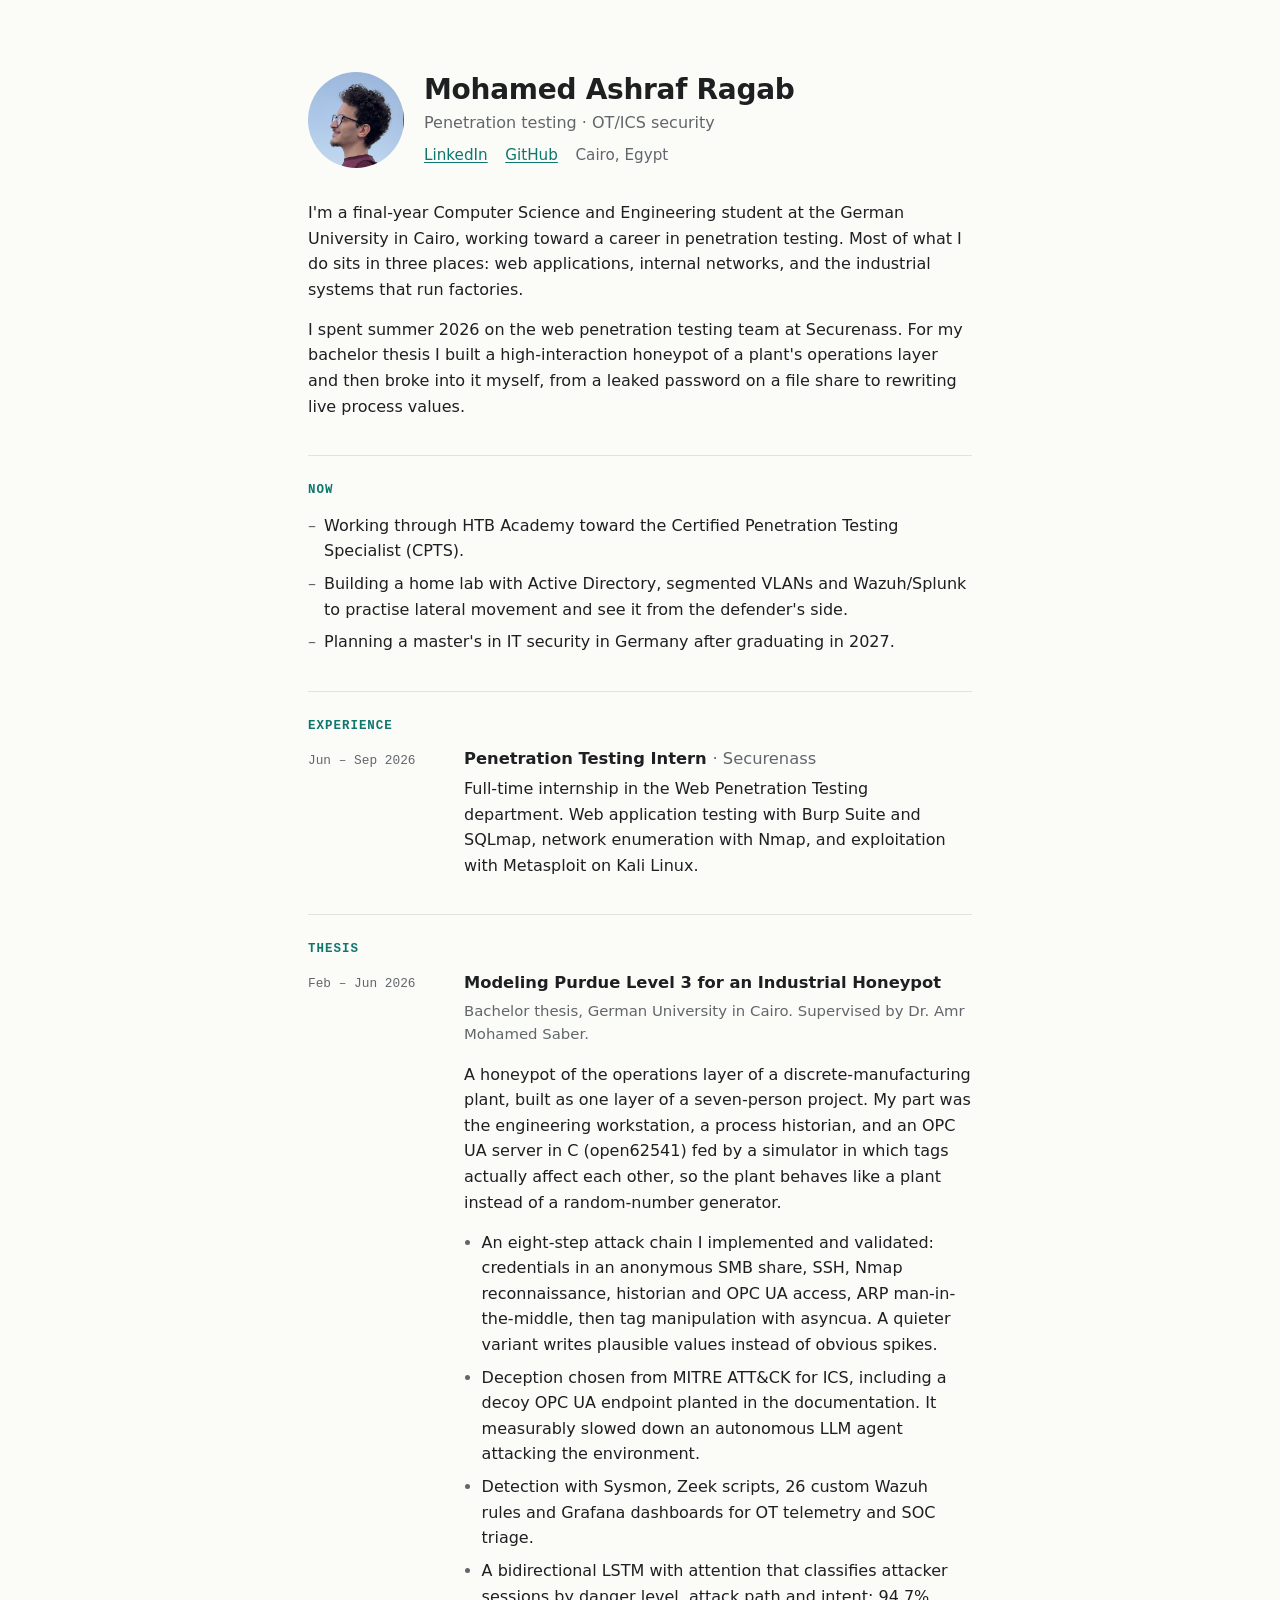
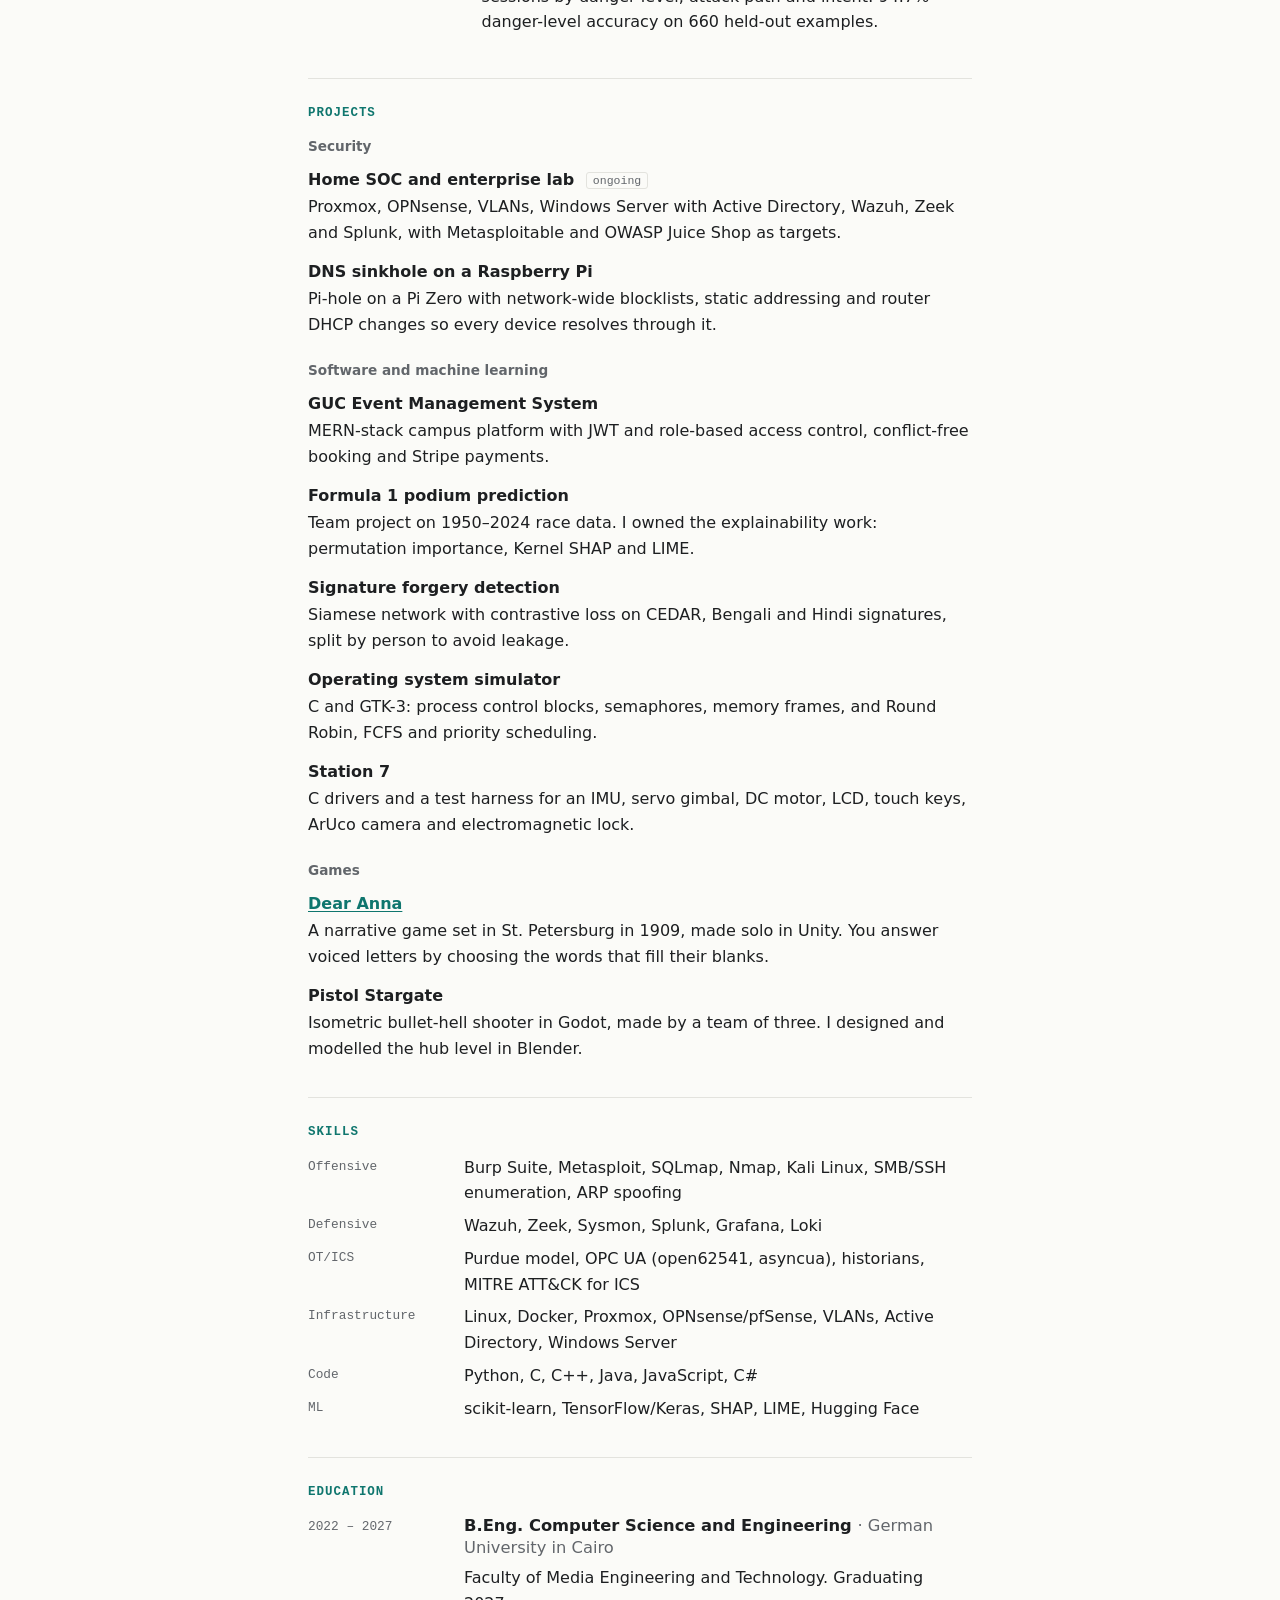
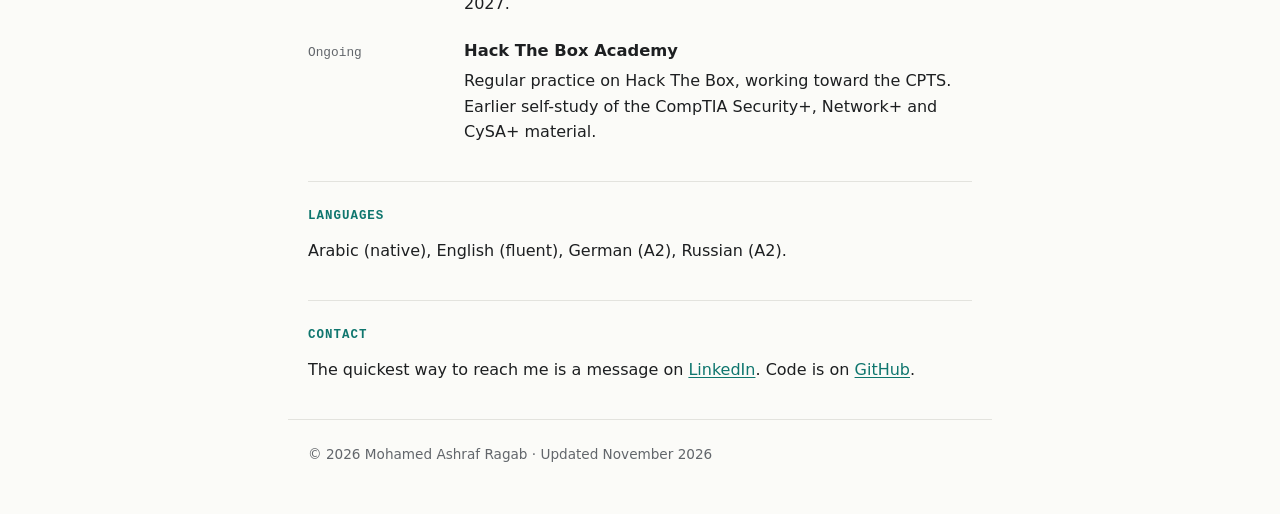
==== index.html @ d05b5dd5 "Personal site: one-page profile with projects, skills and contact links" ====
<!DOCTYPE html>
<html lang="en">
<head>
  <meta charset="utf-8">
  <meta name="viewport" content="width=device-width, initial-scale=1">
  <title>Mohamed Ashraf Ragab | Penetration Testing</title>
  <meta name="description" content="Mohamed Ashraf Ragab: penetration testing and OT/ICS security. Final-year Computer Science and Engineering student at the German University in Cairo.">
  <meta name="author" content="Mohamed Ashraf Ragab">
  <link rel="canonical" href="https://mo7amed214.github.io/">
  <link rel="icon" href="favicon.svg" type="image/svg+xml">
  <link rel="stylesheet" href="style.css">

  <meta property="og:type" content="profile">
  <meta property="og:title" content="Mohamed Ashraf Ragab | Penetration Testing">
  <meta property="og:description" content="Penetration testing and OT/ICS security. Computer Science and Engineering, German University in Cairo.">
  <meta property="og:url" content="https://mo7amed214.github.io/">
  <meta property="og:image" content="https://mo7amed214.github.io/photo.jpg">
  <meta property="profile:first_name" content="Mohamed">
  <meta property="profile:last_name" content="Ashraf Ragab">
  <meta name="twitter:card" content="summary">

  <script type="application/ld+json">
  {
    "@context": "https://schema.org",
    "@type": "Person",
    "name": "Mohamed Ashraf Ragab",
    "alternateName": ["Mohamed Ashraf", "Mohamed Ragab"],
    "url": "https://mo7amed214.github.io/",
    "image": "https://mo7amed214.github.io/photo.jpg",
    "jobTitle": "Penetration Testing",
    "description": "Penetration testing and OT/ICS security. Computer Science and Engineering student at the German University in Cairo.",
    "address": { "@type": "PostalAddress", "addressLocality": "Cairo", "addressCountry": "EG" },
    "affiliation": { "@type": "CollegeOrUniversity", "name": "German University in Cairo", "url": "https://www.guc.edu.eg/" },
    "knowsAbout": ["Penetration testing", "Web application security", "OT/ICS security", "Honeypots", "Burp Suite", "Metasploit", "Wazuh", "Zeek", "OPC UA", "Python"],
    "sameAs": [
      "https://www.linkedin.com/in/mohamed-ashraf-ragab/",
      "https://github.com/mo7amed214"
    ]
  }
  </script>
</head>
<body>
<main>

  <header class="intro">
    <img class="portrait" src="photo.jpg" width="96" height="96" alt="Mohamed Ashraf Ragab">
    <div>
      <h1>Mohamed Ashraf Ragab</h1>
      <p class="role">Penetration testing &middot; OT/ICS security</p>
      <p class="links">
        <a href="https://www.linkedin.com/in/mohamed-ashraf-ragab/" rel="me">LinkedIn</a>
        <a href="https://github.com/mo7amed214" rel="me">GitHub</a>
        <span>Cairo, Egypt</span>
      </p>
    </div>
  </header>

  <section>
    <p>
      I'm a final-year Computer Science and Engineering student at the German University in Cairo,
      working toward a career in penetration testing. Most of what I do sits in three places:
      web applications, internal networks, and the industrial systems that run factories.
    </p>
    <p>
      I spent summer 2026 on the web penetration testing team at Securenass. For my bachelor thesis
      I built a high-interaction honeypot of a plant's operations layer and then broke into it myself,
      from a leaked password on a file share to rewriting live process values.
    </p>
  </section>

  <section>
    <h2>Now</h2>
    <ul class="plain">
      <li>Working through HTB Academy toward the Certified Penetration Testing Specialist (CPTS).</li>
      <li>Building a home lab with Active Directory, segmented VLANs and Wazuh/Splunk to practise lateral movement and see it from the defender's side.</li>
      <li>Planning a master's in IT security in Germany after graduating in 2027.</li>
    </ul>
  </section>

  <section>
    <h2>Experience</h2>
    <div class="entry">
      <p class="when">Jun &ndash; Sep 2026</p>
      <div>
        <h3>Penetration Testing Intern <span class="at">Securenass</span></h3>
        <p>
          Full-time internship in the Web Penetration Testing department. Web application testing
          with Burp Suite and SQLmap, network enumeration with Nmap, and exploitation with
          Metasploit on Kali Linux.
        </p>
      </div>
    </div>
  </section>

  <section>
    <h2>Thesis</h2>
    <div class="entry">
      <p class="when">Feb &ndash; Jun 2026</p>
      <div>
        <h3>Modeling Purdue Level 3 for an Industrial Honeypot</h3>
        <p class="meta">Bachelor thesis, German University in Cairo. Supervised by Dr. Amr Mohamed Saber.</p>
        <p>
          A honeypot of the operations layer of a discrete-manufacturing plant, built as one layer of a
          seven-person project. My part was the engineering workstation, a process historian, and an
          OPC UA server in C (open62541) fed by a simulator in which tags actually affect each other,
          so the plant behaves like a plant instead of a random-number generator.
        </p>
        <ul>
          <li>An eight-step attack chain I implemented and validated: credentials in an anonymous SMB share, SSH, Nmap reconnaissance, historian and OPC UA access, ARP man-in-the-middle, then tag manipulation with asyncua. A quieter variant writes plausible values instead of obvious spikes.</li>
          <li>Deception chosen from MITRE ATT&amp;CK for ICS, including a decoy OPC UA endpoint planted in the documentation. It measurably slowed down an autonomous LLM agent attacking the environment.</li>
          <li>Detection with Sysmon, Zeek scripts, 26 custom Wazuh rules and Grafana dashboards for OT telemetry and SOC triage.</li>
          <li>A bidirectional LSTM with attention that classifies attacker sessions by danger level, attack path and intent: 94.7% danger-level accuracy on 660 held-out examples.</li>
        </ul>
      </div>
    </div>
  </section>

  <section>
    <h2>Projects</h2>

    <h4>Security</h4>
    <dl class="projects">
      <dt>Home SOC and enterprise lab <span class="tag">ongoing</span></dt>
      <dd>Proxmox, OPNsense, VLANs, Windows Server with Active Directory, Wazuh, Zeek and Splunk, with Metasploitable and OWASP Juice Shop as targets.</dd>

      <dt>DNS sinkhole on a Raspberry Pi</dt>
      <dd>Pi-hole on a Pi Zero with network-wide blocklists, static addressing and router DHCP changes so every device resolves through it.</dd>
    </dl>

    <h4>Software and machine learning</h4>
    <dl class="projects">
      <dt>GUC Event Management System</dt>
      <dd>MERN-stack campus platform with JWT and role-based access control, conflict-free booking and Stripe payments.</dd>

      <dt>Formula 1 podium prediction</dt>
      <dd>Team project on 1950&ndash;2024 race data. I owned the explainability work: permutation importance, Kernel SHAP and LIME.</dd>

      <dt>Signature forgery detection</dt>
      <dd>Siamese network with contrastive loss on CEDAR, Bengali and Hindi signatures, split by person to avoid leakage.</dd>

      <dt>Operating system simulator</dt>
      <dd>C and GTK-3: process control blocks, semaphores, memory frames, and Round Robin, FCFS and priority scheduling.</dd>

      <dt>Station 7</dt>
      <dd>C drivers and a test harness for an IMU, servo gimbal, DC motor, LCD, touch keys, ArUco camera and electromagnetic lock.</dd>
    </dl>

    <h4>Games</h4>
    <dl class="projects">
      <dt><a href="https://github.com/mo7amed214/dear-anna">Dear Anna</a></dt>
      <dd>A narrative game set in St. Petersburg in 1909, made solo in Unity. You answer voiced letters by choosing the words that fill their blanks.</dd>

      <dt>Pistol Stargate</dt>
      <dd>Isometric bullet-hell shooter in Godot, made by a team of three. I designed and modelled the hub level in Blender.</dd>
    </dl>
  </section>

  <section>
    <h2>Skills</h2>
    <dl class="skills">
      <dt>Offensive</dt>
      <dd>Burp Suite, Metasploit, SQLmap, Nmap, Kali Linux, SMB/SSH enumeration, ARP spoofing</dd>
      <dt>Defensive</dt>
      <dd>Wazuh, Zeek, Sysmon, Splunk, Grafana, Loki</dd>
      <dt>OT/ICS</dt>
      <dd>Purdue model, OPC UA (open62541, asyncua), historians, MITRE ATT&amp;CK for ICS</dd>
      <dt>Infrastructure</dt>
      <dd>Linux, Docker, Proxmox, OPNsense/pfSense, VLANs, Active Directory, Windows Server</dd>
      <dt>Code</dt>
      <dd>Python, C, C++, Java, JavaScript, C#</dd>
      <dt>ML</dt>
      <dd>scikit-learn, TensorFlow/Keras, SHAP, LIME, Hugging Face</dd>
    </dl>
  </section>

  <section>
    <h2>Education</h2>
    <div class="entry">
      <p class="when">2022 &ndash; 2027</p>
      <div>
        <h3>B.Eng. Computer Science and Engineering <span class="at">German University in Cairo</span></h3>
        <p>Faculty of Media Engineering and Technology. Graduating 2027.</p>
      </div>
    </div>
    <div class="entry">
      <p class="when">Ongoing</p>
      <div>
        <h3>Hack The Box Academy</h3>
        <p>Regular practice on Hack The Box, working toward the CPTS. Earlier self-study of the CompTIA Security+, Network+ and CySA+ material.</p>
      </div>
    </div>
  </section>

  <section>
    <h2>Languages</h2>
    <p>Arabic (native), English (fluent), German (A2), Russian (A2).</p>
  </section>

  <section>
    <h2>Contact</h2>
    <p>The quickest way to reach me is a message on <a href="https://www.linkedin.com/in/mohamed-ashraf-ragab/">LinkedIn</a>. Code is on <a href="https://github.com/mo7amed214">GitHub</a>.</p>
  </section>

</main>
<footer>
  <p>&copy; 2026 Mohamed Ashraf Ragab &middot; Updated November 2026</p>
</footer>
</body>
</html>
---- style.css ----
:root {
  --bg: #fbfbf8;
  --text: #1d1f21;
  --muted: #62666b;
  --rule: #e3e3de;
  --accent: #0f766e;
  --sans: system-ui, -apple-system, "Segoe UI", Roboto, "Helvetica Neue", Arial, sans-serif;
  --mono: ui-monospace, "SF Mono", "Cascadia Mono", Consolas, "Liberation Mono", monospace;
}

@media (prefers-color-scheme: dark) {
  :root {
    --bg: #111417;
    --text: #e4e5e2;
    --muted: #9a9fa5;
    --rule: #262b30;
    --accent: #3fc7b3;
  }
}

* { box-sizing: border-box; }

html { -webkit-text-size-adjust: 100%; }

body {
  margin: 0;
  background: var(--bg);
  color: var(--text);
  font: 16px/1.6 var(--sans);
}

main, footer {
  max-width: 44rem;
  margin: 0 auto;
  padding: 0 1.25rem;
}

main { padding-top: 4.5rem; }

a {
  color: var(--accent);
  text-decoration: underline;
  text-decoration-thickness: 1px;
  text-underline-offset: 2px;
}
a:hover { text-decoration-thickness: 2px; }

::selection { background: var(--accent); color: var(--bg); }

/* intro */

.intro {
  display: flex;
  gap: 1.25rem;
  align-items: center;
  margin-bottom: 2rem;
}

.portrait {
  flex: none;
  width: 96px;
  height: 96px;
  border-radius: 50%;
  object-fit: cover;
}

h1 {
  margin: 0;
  font-size: 1.75rem;
  line-height: 1.2;
  font-weight: 650;
  letter-spacing: -0.01em;
}

.role {
  margin: 0.2rem 0 0.45rem;
  color: var(--muted);
}

.links {
  margin: 0;
  display: flex;
  flex-wrap: wrap;
  gap: 0.35rem 1.1rem;
  font-size: 0.95rem;
}
.links span { color: var(--muted); }

/* sections */

section { margin: 0 0 2.25rem; }

h2 {
  margin: 0 0 1rem;
  padding-top: 1.75rem;
  border-top: 1px solid var(--rule);
  font: 600 0.78rem/1 var(--mono);
  letter-spacing: 0.08em;
  text-transform: uppercase;
  color: var(--accent);
}

section:first-of-type h2 { border-top: 0; }

h3 {
  margin: 0 0 0.3rem;
  font-size: 1.02rem;
  line-height: 1.4;
  font-weight: 600;
}

h3 .at {
  font-weight: 400;
  color: var(--muted);
}
h3 .at::before { content: "\00b7\00a0"; }

h4 {
  margin: 1.4rem 0 0.6rem;
  font-size: 0.85rem;
  font-weight: 600;
  color: var(--muted);
}
h4:first-of-type { margin-top: 0; }

p { margin: 0 0 0.9rem; }
section > p:last-child, .entry p:last-child { margin-bottom: 0; }

ul { margin: 0.5rem 0 0; padding-left: 1.1rem; }
li { margin-bottom: 0.45rem; }
li::marker { color: var(--muted); }

ul.plain { padding-left: 0; list-style: none; margin: 0; }
ul.plain li { padding-left: 1rem; position: relative; }
ul.plain li::before {
  content: "\2013";
  position: absolute;
  left: 0;
  color: var(--muted);
}

.meta { color: var(--muted); font-size: 0.93rem; }

/* dated entries */

.entry {
  display: grid;
  grid-template-columns: 8.5rem 1fr;
  gap: 0 1.25rem;
  margin-bottom: 1.5rem;
}
.entry:last-child { margin-bottom: 0; }

.when {
  margin: 0;
  padding-top: 0.15rem;
  font: 0.8rem/1.6 var(--mono);
  color: var(--muted);
  white-space: nowrap;
}

/* projects */

dl { margin: 0; }

.projects dt {
  font-weight: 600;
  margin-top: 0.85rem;
}
.projects dt:first-child { margin-top: 0; }
.projects dd {
  margin: 0.1rem 0 0;
  color: var(--text);
}

.tag {
  margin-left: 0.4rem;
  font: 400 0.72rem var(--mono);
  color: var(--muted);
  border: 1px solid var(--rule);
  border-radius: 3px;
  padding: 0.05rem 0.35rem;
  vertical-align: 0.1em;
}

/* skills */

.skills {
  display: grid;
  grid-template-columns: 8.5rem 1fr;
  gap: 0.45rem 1.25rem;
}
.skills dt {
  font: 0.8rem/1.9 var(--mono);
  color: var(--muted);
}
.skills dd { margin: 0; }

/* footer */

footer {
  padding-top: 1.5rem;
  padding-bottom: 3rem;
  border-top: 1px solid var(--rule);
  color: var(--muted);
  font-size: 0.85rem;
}
footer p { margin: 0; }

/* small screens */

@media (max-width: 560px) {
  main { padding-top: 2.5rem; }
  .intro { align-items: flex-start; }
  .portrait { width: 72px; height: 72px; }
  h1 { font-size: 1.45rem; }
  .entry, .skills { grid-template-columns: 1fr; }
  .when { padding-top: 0; margin-bottom: 0.2rem; }
  .skills dt { line-height: 1.4; }
  .skills dd { margin-bottom: 0.5rem; }
}

/* print: the page doubles as a one-page summary */

@media print {
  :root { --bg: #fff; --text: #000; --muted: #444; --rule: #ccc; --accent: #000; }
  body { font-size: 10.5pt; }
  main { padding-top: 0; max-width: none; }
  a { color: inherit; text-decoration: none; }
  section { break-inside: avoid; margin-bottom: 1.2rem; }
  footer { display: none; }
}
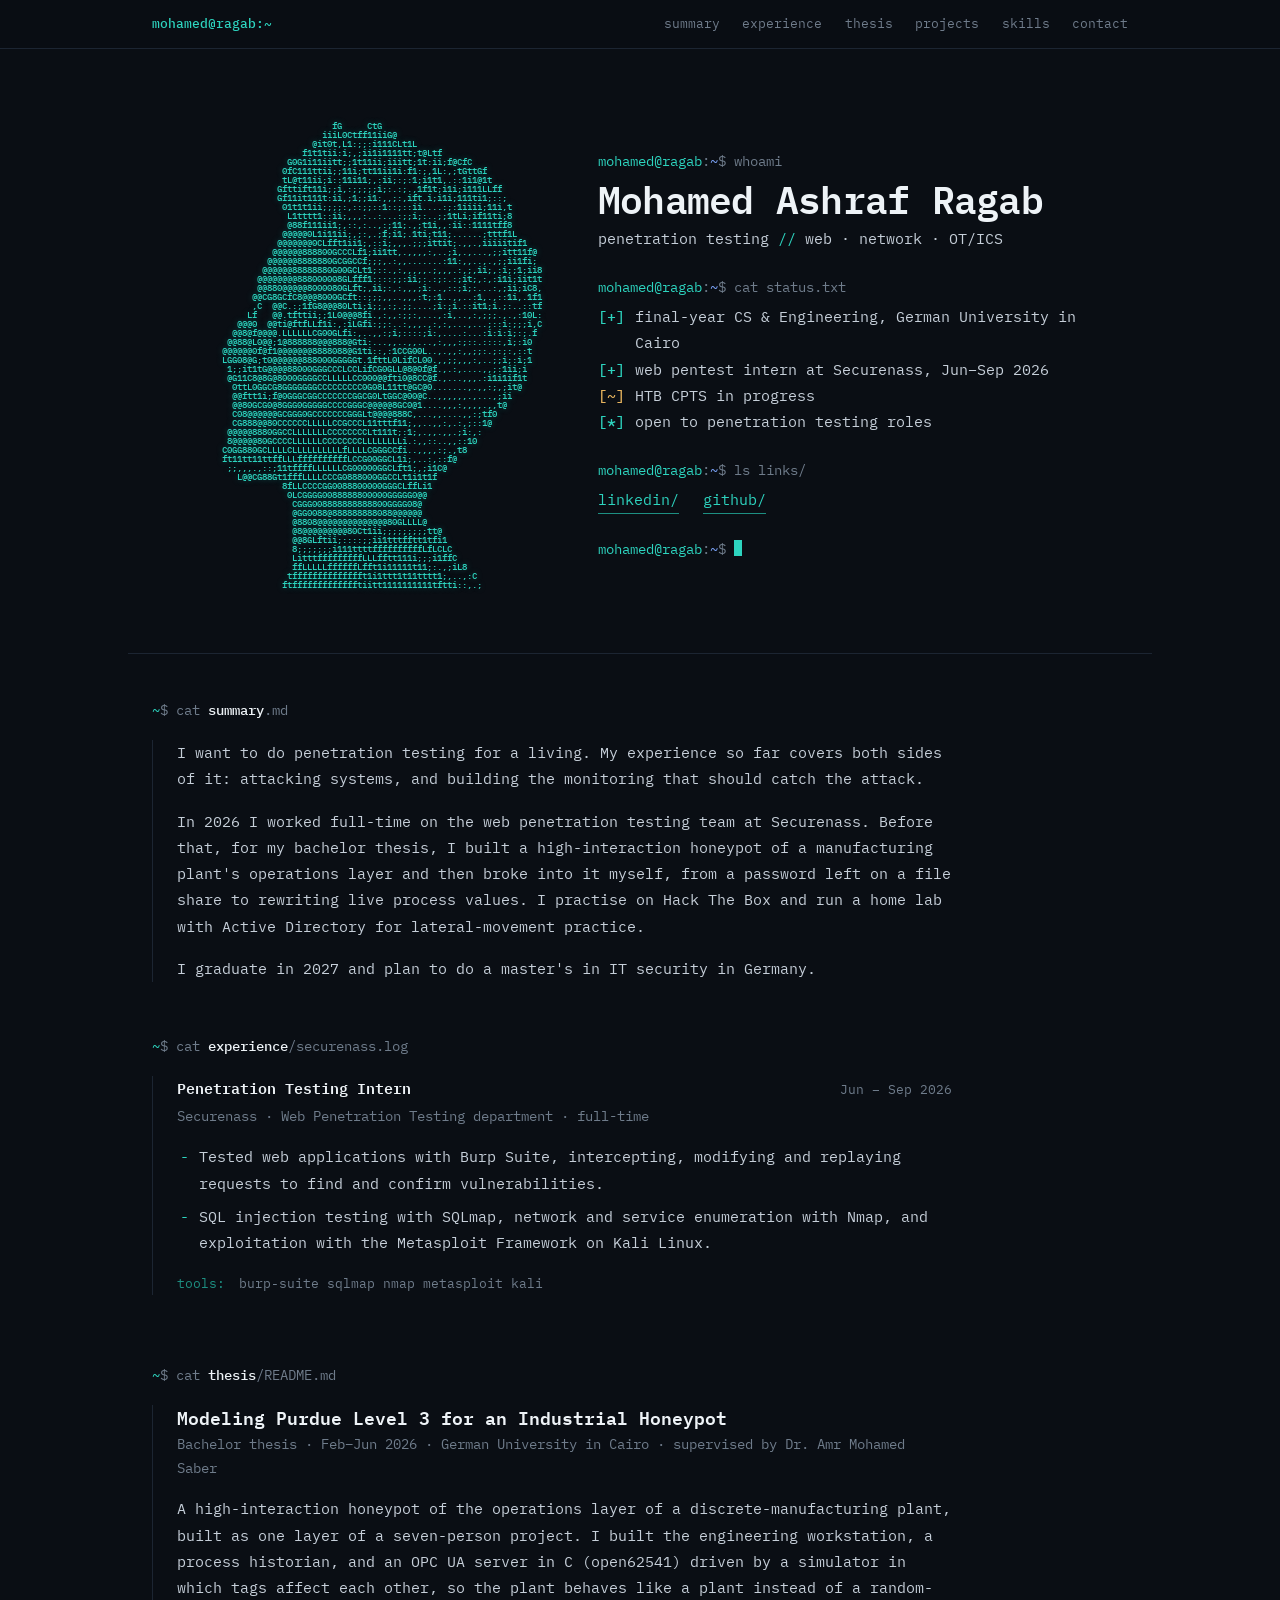
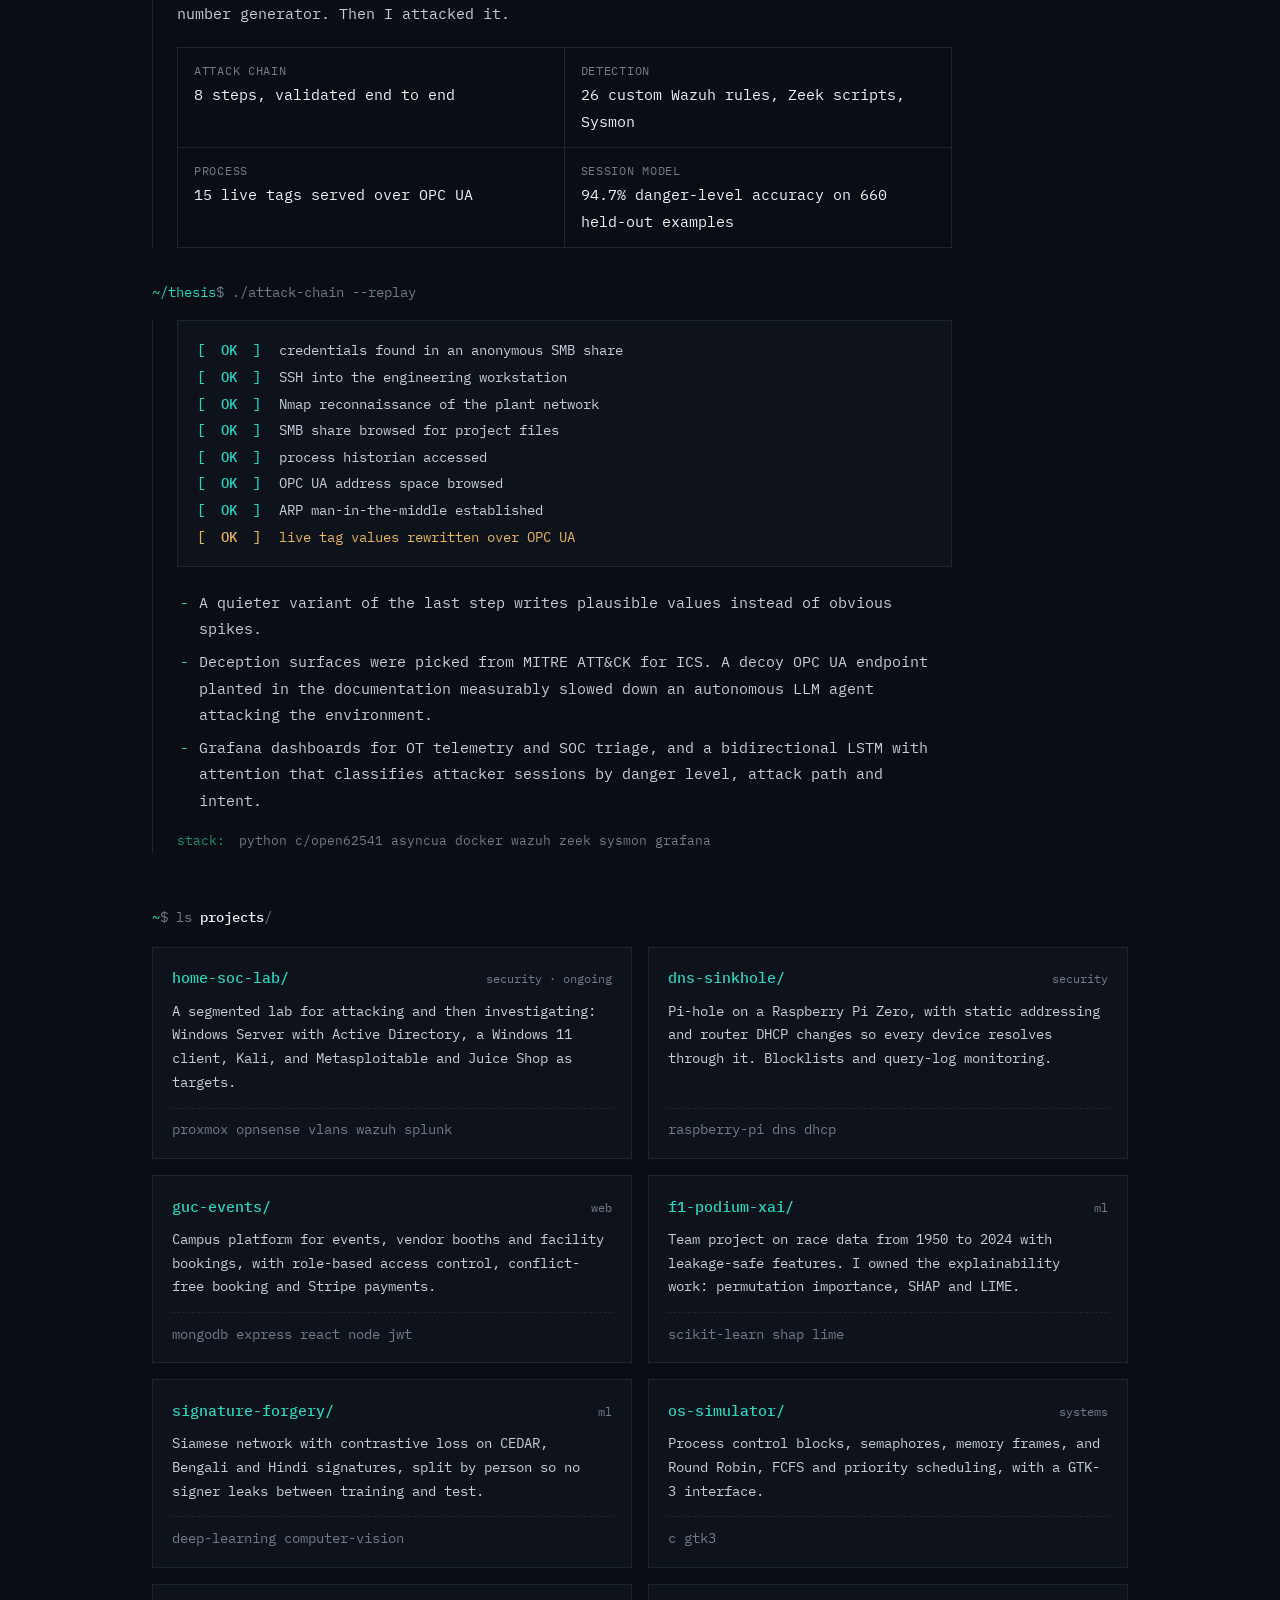
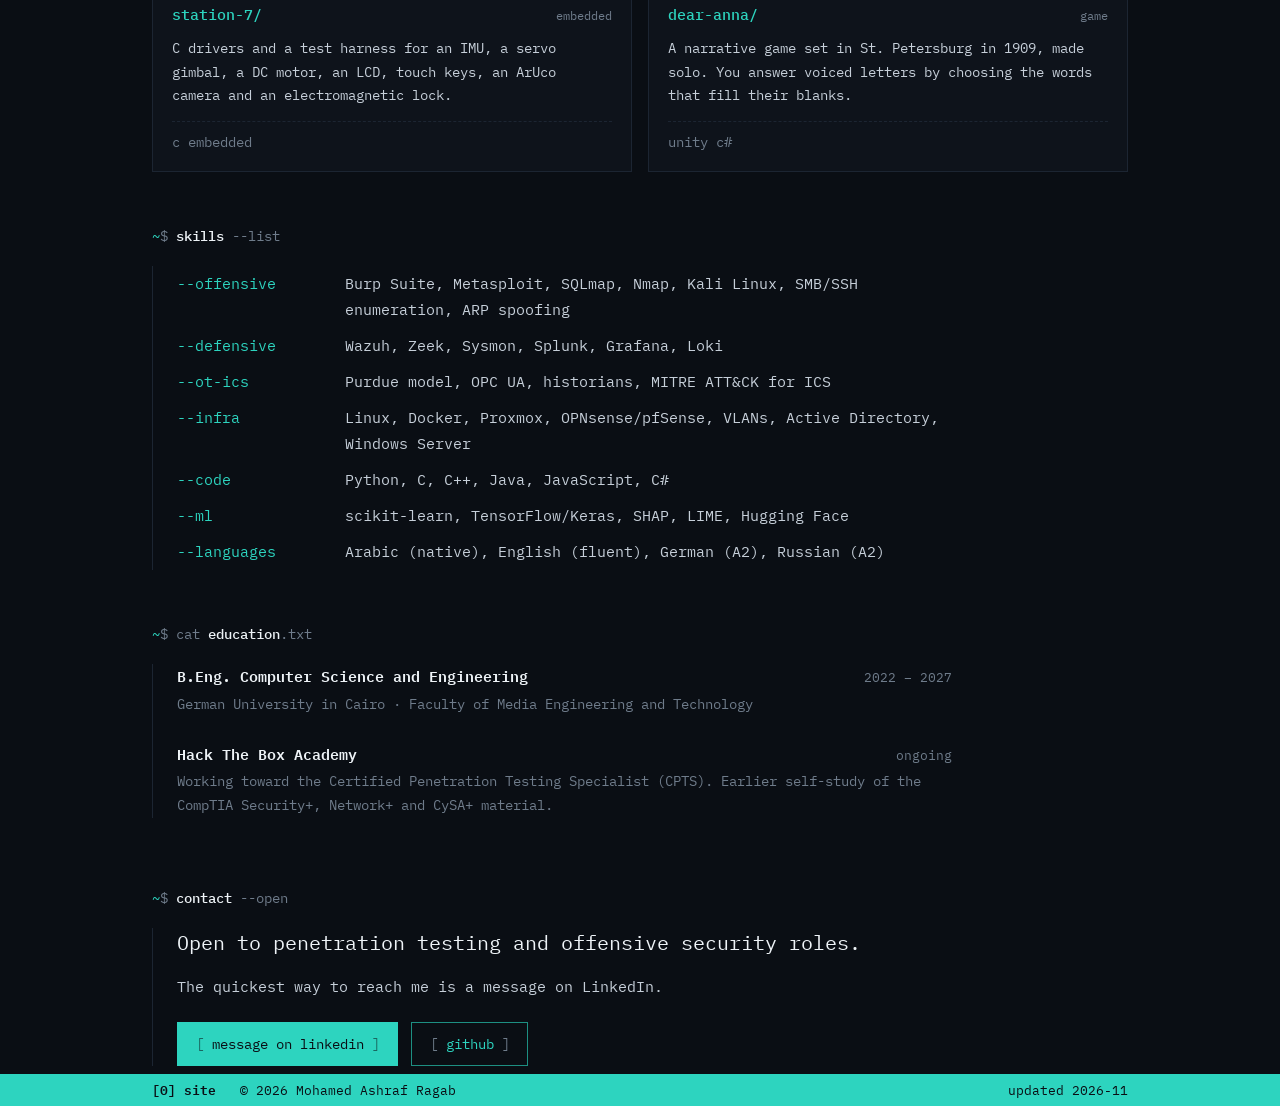
==== commit b7c74dc5: "Terminal-style redesign with ASCII portrait" ====
--- a/index.html
+++ b/index.html
@@ -6,8 +6,12 @@
   <title>Mohamed Ashraf Ragab | Penetration Testing</title>
   <meta name="description" content="Mohamed Ashraf Ragab: penetration testing and OT/ICS security. Final-year Computer Science and Engineering student at the German University in Cairo.">
   <meta name="author" content="Mohamed Ashraf Ragab">
+  <meta name="theme-color" content="#0a0e14">
   <link rel="canonical" href="https://mo7amed214.github.io/">
   <link rel="icon" href="favicon.svg" type="image/svg+xml">
+  <link rel="preconnect" href="https://fonts.googleapis.com">
+  <link rel="preconnect" href="https://fonts.gstatic.com" crossorigin>
+  <link rel="stylesheet" href="https://fonts.googleapis.com/css2?family=IBM+Plex+Mono:ital,wght@0,400;0,500;0,600;1,400&display=swap">
   <link rel="stylesheet" href="style.css">
 
   <meta property="og:type" content="profile">
@@ -40,170 +44,278 @@
   </script>
 </head>
 <body>
-<main>
-
-  <header class="intro">
-    <img class="portrait" src="photo.jpg" width="96" height="96" alt="Mohamed Ashraf Ragab">
-    <div>
-      <h1>Mohamed Ashraf Ragab</h1>
-      <p class="role">Penetration testing &middot; OT/ICS security</p>
-      <p class="links">
-        <a href="https://www.linkedin.com/in/mohamed-ashraf-ragab/" rel="me">LinkedIn</a>
-        <a href="https://github.com/mo7amed214" rel="me">GitHub</a>
-        <span>Cairo, Egypt</span>
+
+<div class="topbar">
+  <div class="wrap">
+    <a class="host" href="#top">mohamed@ragab:~</a>
+    <nav aria-label="Sections">
+      <a href="#summary">summary</a>
+      <a href="#experience">experience</a>
+      <a href="#thesis">thesis</a>
+      <a href="#projects">projects</a>
+      <a href="#skills">skills</a>
+      <a href="#contact">contact</a>
+    </nav>
+  </div>
+</div>
+
+<header class="hero wrap" id="top">
+  <pre class="ascii" role="img" aria-label="ASCII portrait of Mohamed Ashraf Ragab">                                    fG     CtG
+                                  iiiL0Ctff11iiG@
+                                @it0t,L1:;;:i111CLt1L
+                              f1t1tii:i;,;ii1i1111tt;t@Ltf
+                           G0G1i11iitt;;1t11ii;iiitt;1t:ii;f@CfC
+                          0fC111ttii;;11i;tt11ii1i:f1:;,1L:,;tGttGf
+                          tL@t11ii;i::11i11;,:ii;:;:1;i1t1,.::1i1@1t
+                         Gfttift11i;;i,:;;;;;i;:.:;.,1f1t;i1i;i111LLff
+                         Gf11it111t:ii,;1;;i1:,,;:,ift.i;i1i;111ti1;::;
+                          01t1t1ii;;;;:,::;;::1::;::ii....:;:1iiii;11i,t
+                           L1tttt1::ii;,,,:..:...:;;i;:..;;1tLi;if11ti;8
+                           @88f111ii1;,::,:..,:;11;.,;t1i,,:ii::1111tff8
+                          @@@@@0L1i11ii;,;:,.;f;i1;.1ti;t11;......;tttf1L
+                         @@@@@@@0CLfft1ii1;,::i;,,,.;;;ittit;.,,.,iiiiitif1
+                        @@@@@@888800GCCCLf1;ii1tt,.,,,,:,..;i,.,...,;;itt11f@
+                       @@@@@@8888880GCGGCCf;;;,.:,,.......:11:,,..,.,;;ii1fi;
+                      @@@@@@88888880G00GCLt1;::.,:,,,,,.;,,,.:,;,ii;,:i;;1;ii8
+                     @@@@@@@@888000008GLfff1::::;;:ii;:.:;:.:;it;,:,:i1i;iit1t
+                     @@880@@@@@8000080GLft;,ii;:,:,,,;i:..,::;i;:...:,;ii;iC8,
+                    @@CG8GCfC8@@@8000GCft::;;;,,..,,,:t;:1..,,..:1,.,::1i,.1f1
+                    ,C  @@C.:;1fG8@@@80Lti;i;;,:;.;;....;i:;i.::it1;i.;:..::tf
+                   Lf   @@.tfttii;;1L0@@@8fi.,:,,:;;:,...,:i,..,:,;;;.,.,:10L:
+                 @@@0  @@ti@ftfLLf1i:,:iLGfi:;;:..:,,,.,:,:,...,...;::i:;;;i,C
+                @@8@f@@@@.LLLLLLCG00GLfi:,..,,:;i;::::;i:,....:...:i:i:i;:;.f
+               @@88@L0@@;1@888888@@@888@Gti:...,,..,,...,:,,,:;::.::::,i;:i0
+              @@@@@@0f@f1@@@@@@@8888088@G1ti::,:1CCG00L..,.,,:,,;;:.;:;:,::t
+              LGG08@G;t0@@@@@@888000GGGGGt.1fttL0LifCL00.,,;;,,,:,..;;i;:i;1
+               1;;it1tG@@@@88000GGGCCCLCCLifCG0GLL@8@0f@f.,.:,....,,;:1ii;i
+               @G11C8@8G@8000GGGGCCLLLLLCC000@@fti0@8CC@f.,...,,,.:i1i1if1t
+                0ttL0GGCG8GGGGGGGCCCCCCCCC0G08L11tt@GC@0.......,.,,:;,;it@
+                @@ftt1i;f@0GGGCGGCCCCCCCGGCG0LtGGC@00@C..,,,,,,.,...,;ii
+                @@80GCG0@8GGG0GGGGGCCCCGGGC@@@@@8GC0@1....,,,:,,,,.,,t@
+                C08@@@@@@GCGGG0GCCCCCCCGGGLt@@@@888C,...,,....,,:;tf0
+                CG888@@80CCCCCCLLLLLCCGCCCL11tttf11;,,..,,:,.:,;::1@
+               @@@@@8880GGCCLLLLLLLCCCCCCCCLt111t;:1;,.,,.,,.;i:,:
+               8@@@@@80GCCCCLLLLLLCCCCCCCCLLLLLLLLi.:,,::..,,::10
+              C0GG880GCLLLLCLLLLLLLLLLfLLLLCGGGCCfi..,,,,:;.,t8
+              ft11tt11ttffLLLffffffffffLCCG00GGCL1i;,..:,::f@
+               ;;,,,.,::;11tffffLLLLLLCG00000GGCLft1;,;i1C@
+                 L@@CG88Gt1fffLLLLCCCG0888000GGCCLt1i1t1f
+                          8fLLCCCCGG0088800000GGGCLffLi1
+                           0LCGGGG0088888800000GGGGG0@@
+                            CGGG008888888888800GGGG08@
+                            @GG0088@888888888088@@@@@@
+                            @8808@@@@@@@@@@@@@@80GLLLL@
+                            @8@@@@@@@@@80Ct1ii;;;;;;;;;tt@
+                            @@8GLftii;::::;;ii1tttfftt1tfi1
+                            8;;;;;;;i111ttttffffffffffLfLCLC
+                            LitttfffffffffLLLfftt111i;;;i1ffC
+                            ffLLLLLffffffLfft1i11111t11;:.,;iL8
+                           tfffffffffffffft1i1ttt1t11tttt1;,..,:C
+                          ftffffffffffffftiitt1111111111tftti::,.;</pre>
+
+  <div class="hero-text">
+    <p class="cmd"><span class="ps1">mohamed@ragab</span>:<span class="cwd">~</span>$ whoami</p>
+    <h1>Mohamed Ashraf Ragab</h1>
+    <p class="role">penetration testing <span>//</span> web &middot; network &middot; OT/ICS</p>
+
+    <p class="cmd"><span class="ps1">mohamed@ragab</span>:<span class="cwd">~</span>$ cat status.txt</p>
+    <ul class="status">
+      <li><b>[+]</b> final-year CS &amp; Engineering, German University in Cairo</li>
+      <li><b>[+]</b> web pentest intern at Securenass, Jun&ndash;Sep 2026</li>
+      <li><b class="wip">[~]</b> HTB CPTS in progress</li>
+      <li><b>[*]</b> open to penetration testing roles</li>
+    </ul>
+
+    <p class="cmd"><span class="ps1">mohamed@ragab</span>:<span class="cwd">~</span>$ ls links/</p>
+    <p class="links">
+      <a href="https://www.linkedin.com/in/mohamed-ashraf-ragab/" rel="me">linkedin/</a>
+      <a href="https://github.com/mo7amed214" rel="me">github/</a>
+    </p>
+    <p class="cmd"><span class="ps1">mohamed@ragab</span>:<span class="cwd">~</span>$ <span class="cursor" aria-hidden="true"></span></p>
+  </div>
+</header>
+
+<main class="wrap">
+
+  <section id="summary">
+    <h2 class="cmd"><span class="ps1">~</span>$ cat <b>summary</b>.md</h2>
+    <div class="out">
+      <p>
+        I want to do penetration testing for a living. My experience so far covers both sides of it:
+        attacking systems, and building the monitoring that should catch the attack.
       </p>
-    </div>
-  </header>
-
-  <section>
-    <p>
-      I'm a final-year Computer Science and Engineering student at the German University in Cairo,
-      working toward a career in penetration testing. Most of what I do sits in three places:
-      web applications, internal networks, and the industrial systems that run factories.
-    </p>
-    <p>
-      I spent summer 2026 on the web penetration testing team at Securenass. For my bachelor thesis
-      I built a high-interaction honeypot of a plant's operations layer and then broke into it myself,
-      from a leaked password on a file share to rewriting live process values.
-    </p>
-  </section>
-
-  <section>
-    <h2>Now</h2>
-    <ul class="plain">
-      <li>Working through HTB Academy toward the Certified Penetration Testing Specialist (CPTS).</li>
-      <li>Building a home lab with Active Directory, segmented VLANs and Wazuh/Splunk to practise lateral movement and see it from the defender's side.</li>
-      <li>Planning a master's in IT security in Germany after graduating in 2027.</li>
-    </ul>
-  </section>
-
-  <section>
-    <h2>Experience</h2>
-    <div class="entry">
-      <p class="when">Jun &ndash; Sep 2026</p>
-      <div>
-        <h3>Penetration Testing Intern <span class="at">Securenass</span></h3>
-        <p>
-          Full-time internship in the Web Penetration Testing department. Web application testing
-          with Burp Suite and SQLmap, network enumeration with Nmap, and exploitation with
-          Metasploit on Kali Linux.
-        </p>
-      </div>
-    </div>
-  </section>
-
-  <section>
-    <h2>Thesis</h2>
-    <div class="entry">
-      <p class="when">Feb &ndash; Jun 2026</p>
-      <div>
-        <h3>Modeling Purdue Level 3 for an Industrial Honeypot</h3>
-        <p class="meta">Bachelor thesis, German University in Cairo. Supervised by Dr. Amr Mohamed Saber.</p>
-        <p>
-          A honeypot of the operations layer of a discrete-manufacturing plant, built as one layer of a
-          seven-person project. My part was the engineering workstation, a process historian, and an
-          OPC UA server in C (open62541) fed by a simulator in which tags actually affect each other,
-          so the plant behaves like a plant instead of a random-number generator.
-        </p>
-        <ul>
-          <li>An eight-step attack chain I implemented and validated: credentials in an anonymous SMB share, SSH, Nmap reconnaissance, historian and OPC UA access, ARP man-in-the-middle, then tag manipulation with asyncua. A quieter variant writes plausible values instead of obvious spikes.</li>
-          <li>Deception chosen from MITRE ATT&amp;CK for ICS, including a decoy OPC UA endpoint planted in the documentation. It measurably slowed down an autonomous LLM agent attacking the environment.</li>
-          <li>Detection with Sysmon, Zeek scripts, 26 custom Wazuh rules and Grafana dashboards for OT telemetry and SOC triage.</li>
-          <li>A bidirectional LSTM with attention that classifies attacker sessions by danger level, attack path and intent: 94.7% danger-level accuracy on 660 held-out examples.</li>
+      <p>
+        In 2026 I worked full-time on the web penetration testing team at Securenass. Before that,
+        for my bachelor thesis, I built a high-interaction honeypot of a manufacturing plant's
+        operations layer and then broke into it myself, from a password left on a file share to
+        rewriting live process values. I practise on Hack The Box and run a home lab with Active
+        Directory for lateral-movement practice.
+      </p>
+      <p>I graduate in 2027 and plan to do a master's in IT security in Germany.</p>
+    </div>
+  </section>
+
+  <section id="experience">
+    <h2 class="cmd"><span class="ps1">~</span>$ cat <b>experience</b>/securenass.log</h2>
+    <div class="out">
+      <article class="entry">
+        <header>
+          <h3>Penetration Testing Intern</h3>
+          <span class="when">Jun &ndash; Sep 2026</span>
+        </header>
+        <p class="where">Securenass &middot; Web Penetration Testing department &middot; full-time</p>
+        <ul class="dash">
+          <li>Tested web applications with Burp Suite, intercepting, modifying and replaying requests to find and confirm vulnerabilities.</li>
+          <li>SQL injection testing with SQLmap, network and service enumeration with Nmap, and exploitation with the Metasploit Framework on Kali Linux.</li>
         </ul>
-      </div>
-    </div>
-  </section>
-
-  <section>
-    <h2>Projects</h2>
-
-    <h4>Security</h4>
-    <dl class="projects">
-      <dt>Home SOC and enterprise lab <span class="tag">ongoing</span></dt>
-      <dd>Proxmox, OPNsense, VLANs, Windows Server with Active Directory, Wazuh, Zeek and Splunk, with Metasploitable and OWASP Juice Shop as targets.</dd>
-
-      <dt>DNS sinkhole on a Raspberry Pi</dt>
-      <dd>Pi-hole on a Pi Zero with network-wide blocklists, static addressing and router DHCP changes so every device resolves through it.</dd>
-    </dl>
-
-    <h4>Software and machine learning</h4>
-    <dl class="projects">
-      <dt>GUC Event Management System</dt>
-      <dd>MERN-stack campus platform with JWT and role-based access control, conflict-free booking and Stripe payments.</dd>
-
-      <dt>Formula 1 podium prediction</dt>
-      <dd>Team project on 1950&ndash;2024 race data. I owned the explainability work: permutation importance, Kernel SHAP and LIME.</dd>
-
-      <dt>Signature forgery detection</dt>
-      <dd>Siamese network with contrastive loss on CEDAR, Bengali and Hindi signatures, split by person to avoid leakage.</dd>
-
-      <dt>Operating system simulator</dt>
-      <dd>C and GTK-3: process control blocks, semaphores, memory frames, and Round Robin, FCFS and priority scheduling.</dd>
-
-      <dt>Station 7</dt>
-      <dd>C drivers and a test harness for an IMU, servo gimbal, DC motor, LCD, touch keys, ArUco camera and electromagnetic lock.</dd>
-    </dl>
-
-    <h4>Games</h4>
-    <dl class="projects">
-      <dt><a href="https://github.com/mo7amed214/dear-anna">Dear Anna</a></dt>
-      <dd>A narrative game set in St. Petersburg in 1909, made solo in Unity. You answer voiced letters by choosing the words that fill their blanks.</dd>
-
-      <dt>Pistol Stargate</dt>
-      <dd>Isometric bullet-hell shooter in Godot, made by a team of three. I designed and modelled the hub level in Blender.</dd>
-    </dl>
-  </section>
-
-  <section>
-    <h2>Skills</h2>
-    <dl class="skills">
-      <dt>Offensive</dt>
-      <dd>Burp Suite, Metasploit, SQLmap, Nmap, Kali Linux, SMB/SSH enumeration, ARP spoofing</dd>
-      <dt>Defensive</dt>
-      <dd>Wazuh, Zeek, Sysmon, Splunk, Grafana, Loki</dd>
-      <dt>OT/ICS</dt>
-      <dd>Purdue model, OPC UA (open62541, asyncua), historians, MITRE ATT&amp;CK for ICS</dd>
-      <dt>Infrastructure</dt>
-      <dd>Linux, Docker, Proxmox, OPNsense/pfSense, VLANs, Active Directory, Windows Server</dd>
-      <dt>Code</dt>
-      <dd>Python, C, C++, Java, JavaScript, C#</dd>
-      <dt>ML</dt>
-      <dd>scikit-learn, TensorFlow/Keras, SHAP, LIME, Hugging Face</dd>
-    </dl>
-  </section>
-
-  <section>
-    <h2>Education</h2>
-    <div class="entry">
-      <p class="when">2022 &ndash; 2027</p>
-      <div>
-        <h3>B.Eng. Computer Science and Engineering <span class="at">German University in Cairo</span></h3>
-        <p>Faculty of Media Engineering and Technology. Graduating 2027.</p>
-      </div>
-    </div>
-    <div class="entry">
-      <p class="when">Ongoing</p>
-      <div>
-        <h3>Hack The Box Academy</h3>
-        <p>Regular practice on Hack The Box, working toward the CPTS. Earlier self-study of the CompTIA Security+, Network+ and CySA+ material.</p>
-      </div>
-    </div>
-  </section>
-
-  <section>
-    <h2>Languages</h2>
-    <p>Arabic (native), English (fluent), German (A2), Russian (A2).</p>
-  </section>
-
-  <section>
-    <h2>Contact</h2>
-    <p>The quickest way to reach me is a message on <a href="https://www.linkedin.com/in/mohamed-ashraf-ragab/">LinkedIn</a>. Code is on <a href="https://github.com/mo7amed214">GitHub</a>.</p>
+        <p class="stack"><i>tools:</i> burp-suite sqlmap nmap metasploit kali</p>
+      </article>
+    </div>
+  </section>
+
+  <section id="thesis">
+    <h2 class="cmd"><span class="ps1">~</span>$ cat <b>thesis</b>/README.md</h2>
+    <div class="out">
+      <h3 class="title">Modeling Purdue Level 3 for an Industrial Honeypot</h3>
+      <p class="where">Bachelor thesis &middot; Feb&ndash;Jun 2026 &middot; German University in Cairo &middot; supervised by Dr. Amr Mohamed Saber</p>
+      <p>
+        A high-interaction honeypot of the operations layer of a discrete-manufacturing plant, built as
+        one layer of a seven-person project. I built the engineering workstation, a process historian,
+        and an OPC UA server in C (open62541) driven by a simulator in which tags affect each other,
+        so the plant behaves like a plant instead of a random-number generator. Then I attacked it.
+      </p>
+
+      <dl class="figures">
+        <div><dt>attack chain</dt><dd>8 steps, validated end to end</dd></div>
+        <div><dt>detection</dt><dd>26 custom Wazuh rules, Zeek scripts, Sysmon</dd></div>
+        <div><dt>process</dt><dd>15 live tags served over OPC UA</dd></div>
+        <div><dt>session model</dt><dd>94.7% danger-level accuracy on 660 held-out examples</dd></div>
+      </dl>
+    </div>
+
+    <p class="cmd sub"><span class="ps1">~/thesis</span>$ ./attack-chain --replay</p>
+    <div class="out">
+      <ol class="boot">
+        <li><b>[  OK  ]</b> credentials found in an anonymous SMB share</li>
+        <li><b>[  OK  ]</b> SSH into the engineering workstation</li>
+        <li><b>[  OK  ]</b> Nmap reconnaissance of the plant network</li>
+        <li><b>[  OK  ]</b> SMB share browsed for project files</li>
+        <li><b>[  OK  ]</b> process historian accessed</li>
+        <li><b>[  OK  ]</b> OPC UA address space browsed</li>
+        <li><b>[  OK  ]</b> ARP man-in-the-middle established</li>
+        <li class="impact"><b>[  OK  ]</b> live tag values rewritten over OPC UA</li>
+      </ol>
+      <ul class="dash notes">
+        <li>A quieter variant of the last step writes plausible values instead of obvious spikes.</li>
+        <li>Deception surfaces were picked from MITRE ATT&amp;CK for ICS. A decoy OPC UA endpoint planted in the documentation measurably slowed down an autonomous LLM agent attacking the environment.</li>
+        <li>Grafana dashboards for OT telemetry and SOC triage, and a bidirectional LSTM with attention that classifies attacker sessions by danger level, attack path and intent.</li>
+      </ul>
+      <p class="stack"><i>stack:</i> python c/open62541 asyncua docker wazuh zeek sysmon grafana</p>
+    </div>
+  </section>
+
+  <section id="projects">
+    <h2 class="cmd"><span class="ps1">~</span>$ ls <b>projects</b>/</h2>
+    <div class="out cards">
+      <article class="card">
+        <header><h3>home-soc-lab/</h3><span class="tag">security &middot; ongoing</span></header>
+        <p>A segmented lab for attacking and then investigating: Windows Server with Active Directory, a Windows 11 client, Kali, and Metasploitable and Juice Shop as targets.</p>
+        <p class="stack">proxmox opnsense vlans wazuh splunk</p>
+      </article>
+      <article class="card">
+        <header><h3>dns-sinkhole/</h3><span class="tag">security</span></header>
+        <p>Pi-hole on a Raspberry Pi Zero, with static addressing and router DHCP changes so every device resolves through it. Blocklists and query-log monitoring.</p>
+        <p class="stack">raspberry-pi dns dhcp</p>
+      </article>
+      <article class="card">
+        <header><h3>guc-events/</h3><span class="tag">web</span></header>
+        <p>Campus platform for events, vendor booths and facility bookings, with role-based access control, conflict-free booking and Stripe payments.</p>
+        <p class="stack">mongodb express react node jwt</p>
+      </article>
+      <article class="card">
+        <header><h3>f1-podium-xai/</h3><span class="tag">ml</span></header>
+        <p>Team project on race data from 1950 to 2024 with leakage-safe features. I owned the explainability work: permutation importance, SHAP and LIME.</p>
+        <p class="stack">scikit-learn shap lime</p>
+      </article>
+      <article class="card">
+        <header><h3>signature-forgery/</h3><span class="tag">ml</span></header>
+        <p>Siamese network with contrastive loss on CEDAR, Bengali and Hindi signatures, split by person so no signer leaks between training and test.</p>
+        <p class="stack">deep-learning computer-vision</p>
+      </article>
+      <article class="card">
+        <header><h3>os-simulator/</h3><span class="tag">systems</span></header>
+        <p>Process control blocks, semaphores, memory frames, and Round Robin, FCFS and priority scheduling, with a GTK-3 interface.</p>
+        <p class="stack">c gtk3</p>
+      </article>
+      <article class="card">
+        <header><h3>station-7/</h3><span class="tag">embedded</span></header>
+        <p>C drivers and a test harness for an IMU, a servo gimbal, a DC motor, an LCD, touch keys, an ArUco camera and an electromagnetic lock.</p>
+        <p class="stack">c embedded</p>
+      </article>
+      <article class="card">
+        <header><h3><a href="https://github.com/mo7amed214/dear-anna">dear-anna/</a></h3><span class="tag">game</span></header>
+        <p>A narrative game set in St. Petersburg in 1909, made solo. You answer voiced letters by choosing the words that fill their blanks.</p>
+        <p class="stack">unity c#</p>
+      </article>
+    </div>
+  </section>
+
+  <section id="skills">
+    <h2 class="cmd"><span class="ps1">~</span>$ <b>skills</b> --list</h2>
+    <div class="out">
+      <dl class="flags">
+        <div><dt>--offensive</dt><dd>Burp Suite, Metasploit, SQLmap, Nmap, Kali Linux, SMB/SSH enumeration, ARP spoofing</dd></div>
+        <div><dt>--defensive</dt><dd>Wazuh, Zeek, Sysmon, Splunk, Grafana, Loki</dd></div>
+        <div><dt>--ot-ics</dt><dd>Purdue model, OPC UA, historians, MITRE ATT&amp;CK for ICS</dd></div>
+        <div><dt>--infra</dt><dd>Linux, Docker, Proxmox, OPNsense/pfSense, VLANs, Active Directory, Windows Server</dd></div>
+        <div><dt>--code</dt><dd>Python, C, C++, Java, JavaScript, C#</dd></div>
+        <div><dt>--ml</dt><dd>scikit-learn, TensorFlow/Keras, SHAP, LIME, Hugging Face</dd></div>
+        <div><dt>--languages</dt><dd>Arabic (native), English (fluent), German (A2), Russian (A2)</dd></div>
+      </dl>
+    </div>
+  </section>
+
+  <section id="education">
+    <h2 class="cmd"><span class="ps1">~</span>$ cat <b>education</b>.txt</h2>
+    <div class="out">
+      <article class="entry">
+        <header>
+          <h3>B.Eng. Computer Science and Engineering</h3>
+          <span class="when">2022 &ndash; 2027</span>
+        </header>
+        <p class="where">German University in Cairo &middot; Faculty of Media Engineering and Technology</p>
+      </article>
+      <article class="entry">
+        <header>
+          <h3>Hack The Box Academy</h3>
+          <span class="when">ongoing</span>
+        </header>
+        <p class="where">Working toward the Certified Penetration Testing Specialist (CPTS). Earlier self-study of the CompTIA Security+, Network+ and CySA+ material.</p>
+      </article>
+    </div>
+  </section>
+
+  <section id="contact">
+    <h2 class="cmd"><span class="ps1">~</span>$ <b>contact</b> --open</h2>
+    <div class="out">
+      <p class="contact-line">Open to penetration testing and offensive security roles.</p>
+      <p>The quickest way to reach me is a message on LinkedIn.</p>
+      <p class="buttons">
+        <a class="btn solid" href="https://www.linkedin.com/in/mohamed-ashraf-ragab/">message on linkedin</a>
+        <a class="btn" href="https://github.com/mo7amed214">github</a>
+      </p>
+    </div>
   </section>
 
 </main>
-<footer>
-  <p>&copy; 2026 Mohamed Ashraf Ragab &middot; Updated November 2026</p>
+
+<footer class="statusbar">
+  <div class="wrap">
+    <span class="seg">[0] site</span>
+    <span>&copy; 2026 Mohamed Ashraf Ragab</span>
+    <span class="right">updated 2026-11</span>
+  </div>
 </footer>
+
 </body>
 </html>
--- a/style.css
+++ b/style.css
@@ -1,232 +1,336 @@
 :root {
-  --bg: #fbfbf8;
-  --text: #1d1f21;
-  --muted: #62666b;
-  --rule: #e3e3de;
-  --accent: #0f766e;
-  --sans: system-ui, -apple-system, "Segoe UI", Roboto, "Helvetica Neue", Arial, sans-serif;
-  --mono: ui-monospace, "SF Mono", "Cascadia Mono", Consolas, "Liberation Mono", monospace;
-}
-
-@media (prefers-color-scheme: dark) {
-  :root {
-    --bg: #111417;
-    --text: #e4e5e2;
-    --muted: #9a9fa5;
-    --rule: #262b30;
-    --accent: #3fc7b3;
-  }
+  --bg: #0a0e14;
+  --panel: #0e131b;
+  --line: #1c2532;
+  --text: #c6cfd9;
+  --dim: #6f7c8b;
+  --bright: #eef3f7;
+  --accent: #2dd4bf;
+  --accent-dim: #1d8f82;
+  --amber: #e7b45e;
+  --mono: "IBM Plex Mono", ui-monospace, "Cascadia Mono", Consolas, monospace;
 }
 
 * { box-sizing: border-box; }
 
-html { -webkit-text-size-adjust: 100%; }
+html {
+  -webkit-text-size-adjust: 100%;
+  scroll-behavior: smooth;
+  scroll-padding-top: 4rem;
+}
 
 body {
   margin: 0;
   background: var(--bg);
   color: var(--text);
-  font: 16px/1.6 var(--sans);
-}
-
-main, footer {
-  max-width: 44rem;
+  font: 15px/1.75 var(--mono);
+}
+
+.wrap {
+  max-width: 64rem;
   margin: 0 auto;
-  padding: 0 1.25rem;
-}
-
-main { padding-top: 4.5rem; }
+  padding: 0 1.5rem;
+}
 
 a {
   color: var(--accent);
-  text-decoration: underline;
-  text-decoration-thickness: 1px;
-  text-underline-offset: 2px;
-}
-a:hover { text-decoration-thickness: 2px; }
+  text-decoration: none;
+  border-bottom: 1px solid var(--accent-dim);
+}
+a:hover { color: var(--bright); border-bottom-color: var(--bright); }
 
 ::selection { background: var(--accent); color: var(--bg); }
 
-/* intro */
-
-.intro {
-  display: flex;
-  gap: 1.25rem;
+/* top bar ---------------------------------------------------------------- */
+
+.topbar {
+  position: sticky;
+  top: 0;
+  z-index: 10;
+  background: rgba(10, 14, 20, 0.92);
+  backdrop-filter: blur(6px);
+  border-bottom: 1px solid var(--line);
+  font-size: 13px;
+}
+.topbar .wrap {
+  display: flex;
+  justify-content: space-between;
   align-items: center;
-  margin-bottom: 2rem;
-}
-
-.portrait {
-  flex: none;
-  width: 96px;
-  height: 96px;
-  border-radius: 50%;
-  object-fit: cover;
-}
+  gap: 1rem;
+  height: 3rem;
+}
+.topbar a { border: 0; }
+.host { color: var(--accent); font-weight: 500; }
+.topbar nav { display: flex; gap: 1.4rem; }
+.topbar nav a { color: var(--dim); }
+.topbar nav a:hover { color: var(--bright); }
+
+/* hero ------------------------------------------------------------------- */
+
+.hero {
+  display: grid;
+  grid-template-columns: auto 1fr;
+  gap: 3.5rem;
+  align-items: center;
+  padding-top: 4.5rem;
+  padding-bottom: 4rem;
+  border-bottom: 1px solid var(--line);
+}
+
+.ascii {
+  margin: 0;
+  font: 500 9px/1 var(--mono);
+  color: var(--accent);
+  text-shadow: 0 0 6px rgba(45, 212, 191, 0.35);
+  user-select: none;
+}
+
+.cmd {
+  margin: 0;
+  color: var(--dim);
+  font-size: 14px;
+}
+.ps1 { color: var(--accent); }
+.cwd { color: #7aa2f7; }
+
+.hero-text .cmd { margin-top: 1.4rem; }
+.hero-text .cmd:first-child { margin-top: 0; }
 
 h1 {
+  margin: 0.2rem 0 0;
+  color: var(--bright);
+  font-size: 2.35rem;
+  line-height: 1.15;
+  font-weight: 600;
+  letter-spacing: -0.02em;
+}
+
+.role {
+  margin: 0.4rem 0 0;
+  color: var(--text);
+}
+.role span { color: var(--accent); }
+
+.status {
+  list-style: none;
+  margin: 0.3rem 0 0;
+  padding: 0;
+}
+.status li { display: flex; gap: 0.6rem; }
+.status b { flex: none; color: var(--accent); font-weight: 500; }
+.status b.wip { color: var(--amber); }
+
+.links { margin: 0.3rem 0 0; display: flex; gap: 1.5rem; }
+
+.cursor {
+  display: inline-block;
+  width: 0.6em;
+  height: 1.15em;
+  background: var(--accent);
+  vertical-align: -0.2em;
+  animation: blink 1.1s steps(1) infinite;
+}
+@keyframes blink { 50% { opacity: 0; } }
+
+/* sections --------------------------------------------------------------- */
+
+main { padding-top: 1rem; padding-bottom: 3rem; }
+
+section { padding: 2.75rem 0 0.5rem; }
+
+h2.cmd {
+  font-size: 14px;
+  font-weight: 400;
+  margin: 0 0 1.1rem;
+}
+h2.cmd b { color: var(--bright); font-weight: 500; }
+
+.cmd.sub { margin: 2rem 0 1rem; }
+
+.out {
+  border-left: 1px solid var(--line);
+  padding-left: 1.5rem;
+  max-width: 50rem;
+}
+
+.out p { margin: 0 0 1rem; }
+.out > :last-child { margin-bottom: 0; }
+
+h3 {
   margin: 0;
-  font-size: 1.75rem;
-  line-height: 1.2;
-  font-weight: 650;
-  letter-spacing: -0.01em;
-}
-
-.role {
-  margin: 0.2rem 0 0.45rem;
-  color: var(--muted);
-}
-
-.links {
-  margin: 0;
-  display: flex;
-  flex-wrap: wrap;
-  gap: 0.35rem 1.1rem;
-  font-size: 0.95rem;
-}
-.links span { color: var(--muted); }
-
-/* sections */
-
-section { margin: 0 0 2.25rem; }
-
-h2 {
-  margin: 0 0 1rem;
-  padding-top: 1.75rem;
-  border-top: 1px solid var(--rule);
-  font: 600 0.78rem/1 var(--mono);
-  letter-spacing: 0.08em;
-  text-transform: uppercase;
+  color: var(--bright);
+  font-size: 15px;
+  font-weight: 600;
+}
+h3.title { font-size: 18px; line-height: 1.4; }
+
+.where { color: var(--dim); font-size: 13.5px; }
+h3 + .where, header + .where { margin-top: 0.15rem; }
+
+.entry + .entry { margin-top: 1.6rem; }
+.entry header {
+  display: flex;
+  justify-content: space-between;
+  align-items: baseline;
+  gap: 1rem;
+}
+.when { color: var(--dim); font-size: 13px; white-space: nowrap; }
+
+ul.dash { list-style: none; padding: 0; margin: 0.6rem 0 1rem; }
+ul.dash li { position: relative; padding-left: 1.4rem; margin-bottom: 0.45rem; }
+ul.dash li::before { content: "-"; position: absolute; left: 0.2rem; color: var(--accent); }
+
+.stack {
+  color: var(--dim);
+  font-size: 13px;
+}
+.stack i { font-style: normal; color: var(--accent-dim); margin-right: 0.4rem; }
+
+/* thesis ------------------------------------------------------------------ */
+
+.figures {
+  margin: 1.2rem 0 0;
+  display: grid;
+  grid-template-columns: repeat(2, minmax(0, 1fr));
+  gap: 0;
+  border: 1px solid var(--line);
+}
+.figures div {
+  padding: 0.75rem 1rem;
+  border-bottom: 1px solid var(--line);
+}
+.figures div:nth-child(odd) { border-right: 1px solid var(--line); }
+.figures div:nth-last-child(-n + 2) { border-bottom: 0; }
+.figures dt { color: var(--dim); font-size: 12px; text-transform: uppercase; letter-spacing: 0.06em; }
+.figures dd { margin: 0.1rem 0 0; color: var(--bright); }
+
+.boot {
+  list-style: none;
+  margin: 0 0 1.4rem;
+  padding: 1rem 1.2rem;
+  background: var(--panel);
+  border: 1px solid var(--line);
+  font-size: 14px;
+  line-height: 1.9;
+  overflow-x: auto;
+}
+.boot li { white-space: nowrap; }
+.boot b { color: var(--accent); font-weight: 500; margin-right: 0.6rem; white-space: pre; }
+.boot li.impact { color: var(--amber); }
+.boot li.impact b { color: var(--amber); }
+
+/* projects ---------------------------------------------------------------- */
+
+.cards {
+  display: grid;
+  grid-template-columns: repeat(2, minmax(0, 1fr));
+  gap: 1rem;
+  border-left: 0;
+  padding-left: 0;
+  max-width: none;
+}
+
+.card {
+  background: var(--panel);
+  border: 1px solid var(--line);
+  padding: 1.1rem 1.2rem 1rem;
+  display: flex;
+  flex-direction: column;
+  transition: border-color 0.15s ease;
+}
+.card:hover { border-color: var(--accent-dim); }
+.card header {
+  display: flex;
+  justify-content: space-between;
+  align-items: baseline;
+  gap: 0.8rem;
+  margin-bottom: 0.5rem;
+}
+.card h3 { color: var(--accent); font-weight: 500; }
+.card h3 a { border: 0; }
+.card p { margin: 0 0 0.8rem; font-size: 14px; line-height: 1.7; }
+.card .stack { margin: auto 0 0; padding-top: 0.6rem; border-top: 1px dashed var(--line); }
+.tag { color: var(--dim); font-size: 12px; white-space: nowrap; }
+
+/* skills ------------------------------------------------------------------ */
+
+.flags { margin: 0; }
+.flags div {
+  display: grid;
+  grid-template-columns: 9.5rem 1fr;
+  gap: 1rem;
+  padding: 0.3rem 0;
+}
+.flags dt { color: var(--accent); }
+.flags dd { margin: 0; }
+
+/* contact ----------------------------------------------------------------- */
+
+.contact-line {
+  color: var(--bright);
+  font-size: 1.25rem;
+  line-height: 1.5;
+}
+.buttons { display: flex; flex-wrap: wrap; gap: 0.8rem; margin-top: 1.4rem !important; }
+.btn {
+  display: inline-block;
+  padding: 0.55rem 1.1rem;
+  border: 1px solid var(--accent-dim);
   color: var(--accent);
-}
-
-section:first-of-type h2 { border-top: 0; }
-
-h3 {
-  margin: 0 0 0.3rem;
-  font-size: 1.02rem;
-  line-height: 1.4;
-  font-weight: 600;
-}
-
-h3 .at {
-  font-weight: 400;
-  color: var(--muted);
-}
-h3 .at::before { content: "\00b7\00a0"; }
-
-h4 {
-  margin: 1.4rem 0 0.6rem;
-  font-size: 0.85rem;
-  font-weight: 600;
-  color: var(--muted);
-}
-h4:first-of-type { margin-top: 0; }
-
-p { margin: 0 0 0.9rem; }
-section > p:last-child, .entry p:last-child { margin-bottom: 0; }
-
-ul { margin: 0.5rem 0 0; padding-left: 1.1rem; }
-li { margin-bottom: 0.45rem; }
-li::marker { color: var(--muted); }
-
-ul.plain { padding-left: 0; list-style: none; margin: 0; }
-ul.plain li { padding-left: 1rem; position: relative; }
-ul.plain li::before {
-  content: "\2013";
-  position: absolute;
-  left: 0;
-  color: var(--muted);
-}
-
-.meta { color: var(--muted); font-size: 0.93rem; }
-
-/* dated entries */
-
-.entry {
-  display: grid;
-  grid-template-columns: 8.5rem 1fr;
-  gap: 0 1.25rem;
-  margin-bottom: 1.5rem;
-}
-.entry:last-child { margin-bottom: 0; }
-
-.when {
-  margin: 0;
-  padding-top: 0.15rem;
-  font: 0.8rem/1.6 var(--mono);
-  color: var(--muted);
-  white-space: nowrap;
-}
-
-/* projects */
-
-dl { margin: 0; }
-
-.projects dt {
-  font-weight: 600;
-  margin-top: 0.85rem;
-}
-.projects dt:first-child { margin-top: 0; }
-.projects dd {
-  margin: 0.1rem 0 0;
-  color: var(--text);
-}
-
-.tag {
-  margin-left: 0.4rem;
-  font: 400 0.72rem var(--mono);
-  color: var(--muted);
-  border: 1px solid var(--rule);
-  border-radius: 3px;
-  padding: 0.05rem 0.35rem;
-  vertical-align: 0.1em;
-}
-
-/* skills */
-
-.skills {
-  display: grid;
-  grid-template-columns: 8.5rem 1fr;
-  gap: 0.45rem 1.25rem;
-}
-.skills dt {
-  font: 0.8rem/1.9 var(--mono);
-  color: var(--muted);
-}
-.skills dd { margin: 0; }
-
-/* footer */
-
-footer {
-  padding-top: 1.5rem;
-  padding-bottom: 3rem;
-  border-top: 1px solid var(--rule);
-  color: var(--muted);
-  font-size: 0.85rem;
-}
-footer p { margin: 0; }
-
-/* small screens */
+  font-size: 14px;
+}
+.btn::before { content: "[ "; color: var(--dim); }
+.btn::after { content: " ]"; color: var(--dim); }
+.btn:hover { border-color: var(--accent); color: var(--bright); }
+.btn.solid { background: var(--accent); color: var(--bg); border-color: var(--accent); }
+.btn.solid::before, .btn.solid::after { color: rgba(10, 14, 20, 0.55); }
+.btn.solid:hover { background: var(--bright); border-color: var(--bright); }
+
+/* status bar -------------------------------------------------------------- */
+
+.statusbar {
+  background: var(--accent);
+  color: var(--bg);
+  font-size: 12.5px;
+}
+.statusbar .wrap {
+  display: flex;
+  gap: 1.5rem;
+  align-items: center;
+  height: 2rem;
+}
+.statusbar .seg { font-weight: 600; }
+.statusbar .right { margin-left: auto; }
+
+/* responsive ---------------------------------------------------------------- */
+
+@media (max-width: 860px) {
+  .hero { grid-template-columns: 1fr; gap: 2rem; padding-top: 2.5rem; }
+  .ascii { font-size: min(9px, calc((100vw - 3rem) / 50.4)); justify-self: center; }
+  .topbar nav { display: none; }
+  .cards { grid-template-columns: 1fr; }
+}
 
 @media (max-width: 560px) {
-  main { padding-top: 2.5rem; }
-  .intro { align-items: flex-start; }
-  .portrait { width: 72px; height: 72px; }
-  h1 { font-size: 1.45rem; }
-  .entry, .skills { grid-template-columns: 1fr; }
-  .when { padding-top: 0; margin-bottom: 0.2rem; }
-  .skills dt { line-height: 1.4; }
-  .skills dd { margin-bottom: 0.5rem; }
-}
-
-/* print: the page doubles as a one-page summary */
+  body { font-size: 14px; }
+  .wrap { padding: 0 1.1rem; }
+  h1 { font-size: 1.75rem; }
+  .out { padding-left: 1rem; }
+  .figures { grid-template-columns: 1fr; }
+  .figures div:nth-child(odd) { border-right: 0; }
+  .figures div:nth-last-child(2) { border-bottom: 1px solid var(--line); }
+  .flags div { grid-template-columns: 1fr; gap: 0; padding: 0.4rem 0; }
+  .entry header { flex-direction: column; gap: 0; }
+  .boot { font-size: 12.5px; }
+  .statusbar .seg { display: none; }
+}
+
+@media (prefers-reduced-motion: reduce) {
+  html { scroll-behavior: auto; }
+  .cursor { animation: none; }
+}
 
 @media print {
-  :root { --bg: #fff; --text: #000; --muted: #444; --rule: #ccc; --accent: #000; }
-  body { font-size: 10.5pt; }
-  main { padding-top: 0; max-width: none; }
-  a { color: inherit; text-decoration: none; }
-  section { break-inside: avoid; margin-bottom: 1.2rem; }
-  footer { display: none; }
-}
+  .topbar, .cursor, .statusbar, .ascii { display: none; }
+  body { background: #fff; color: #000; }
+}
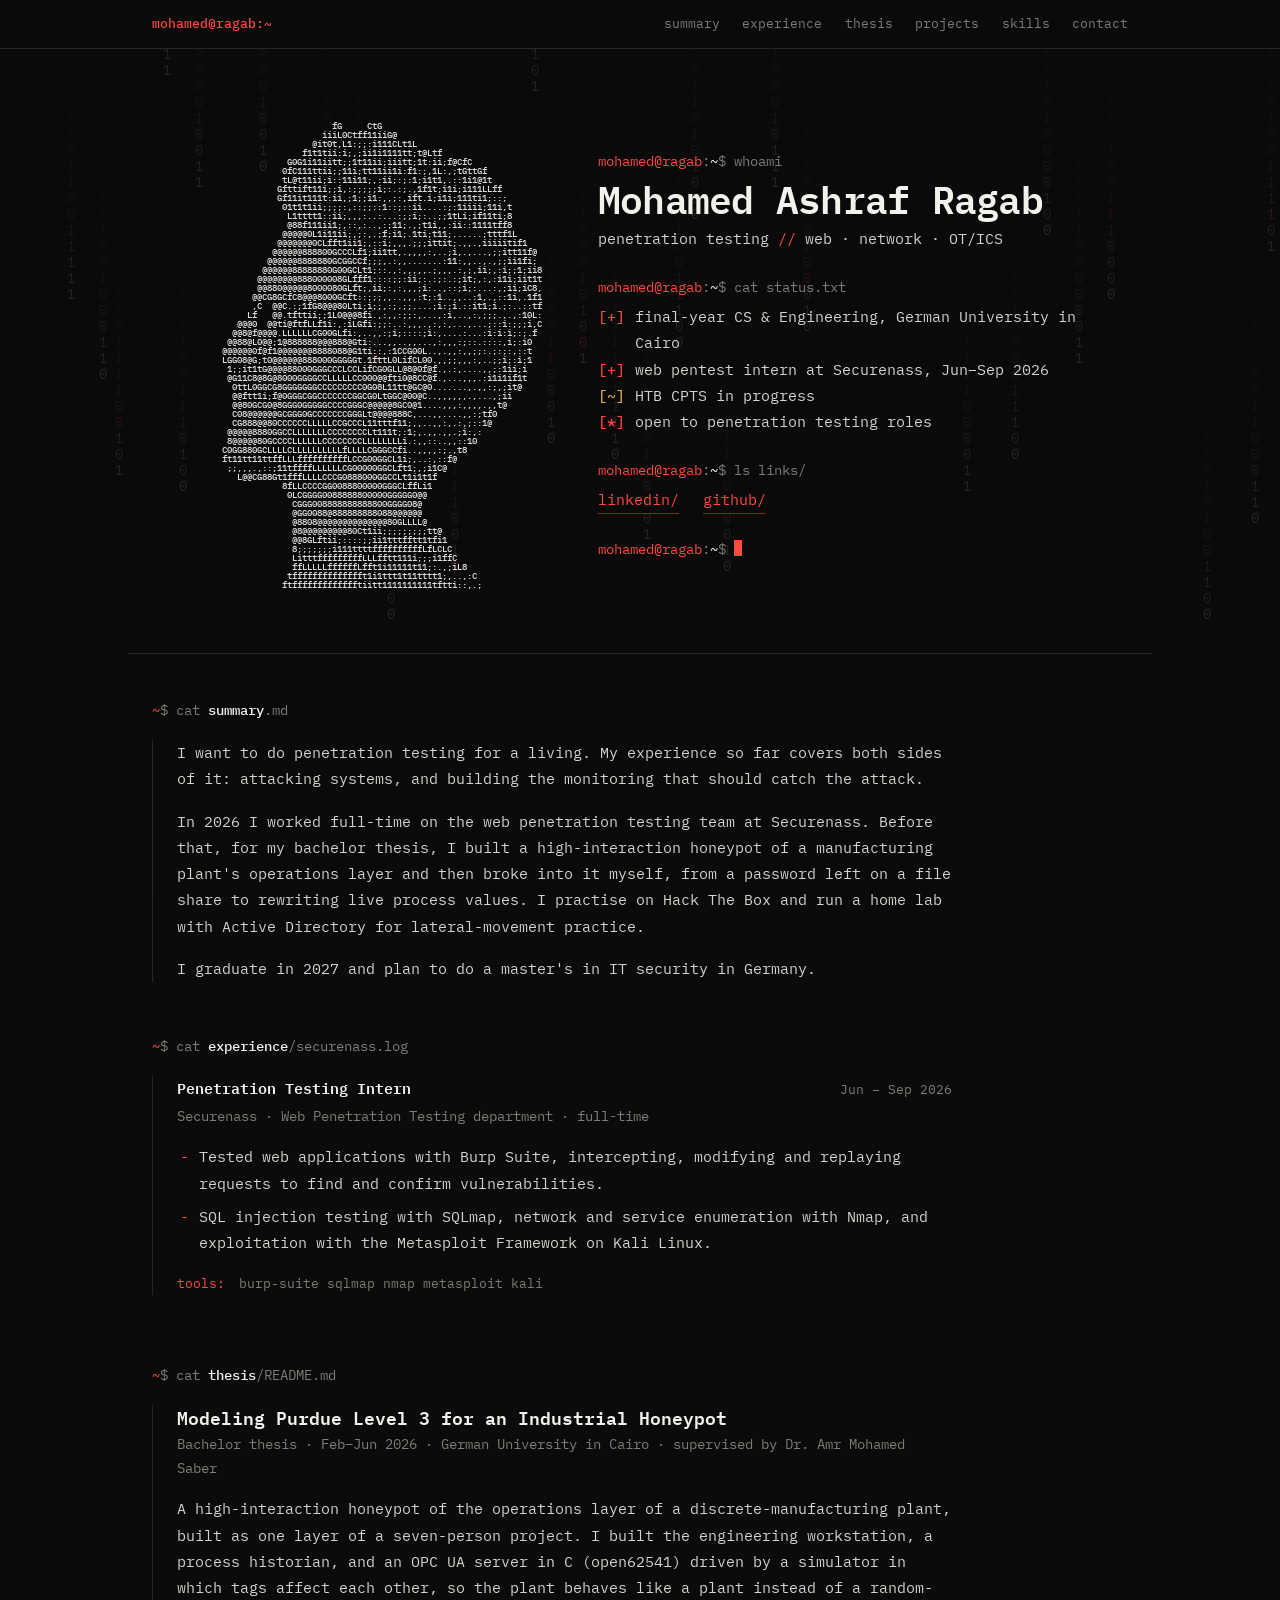
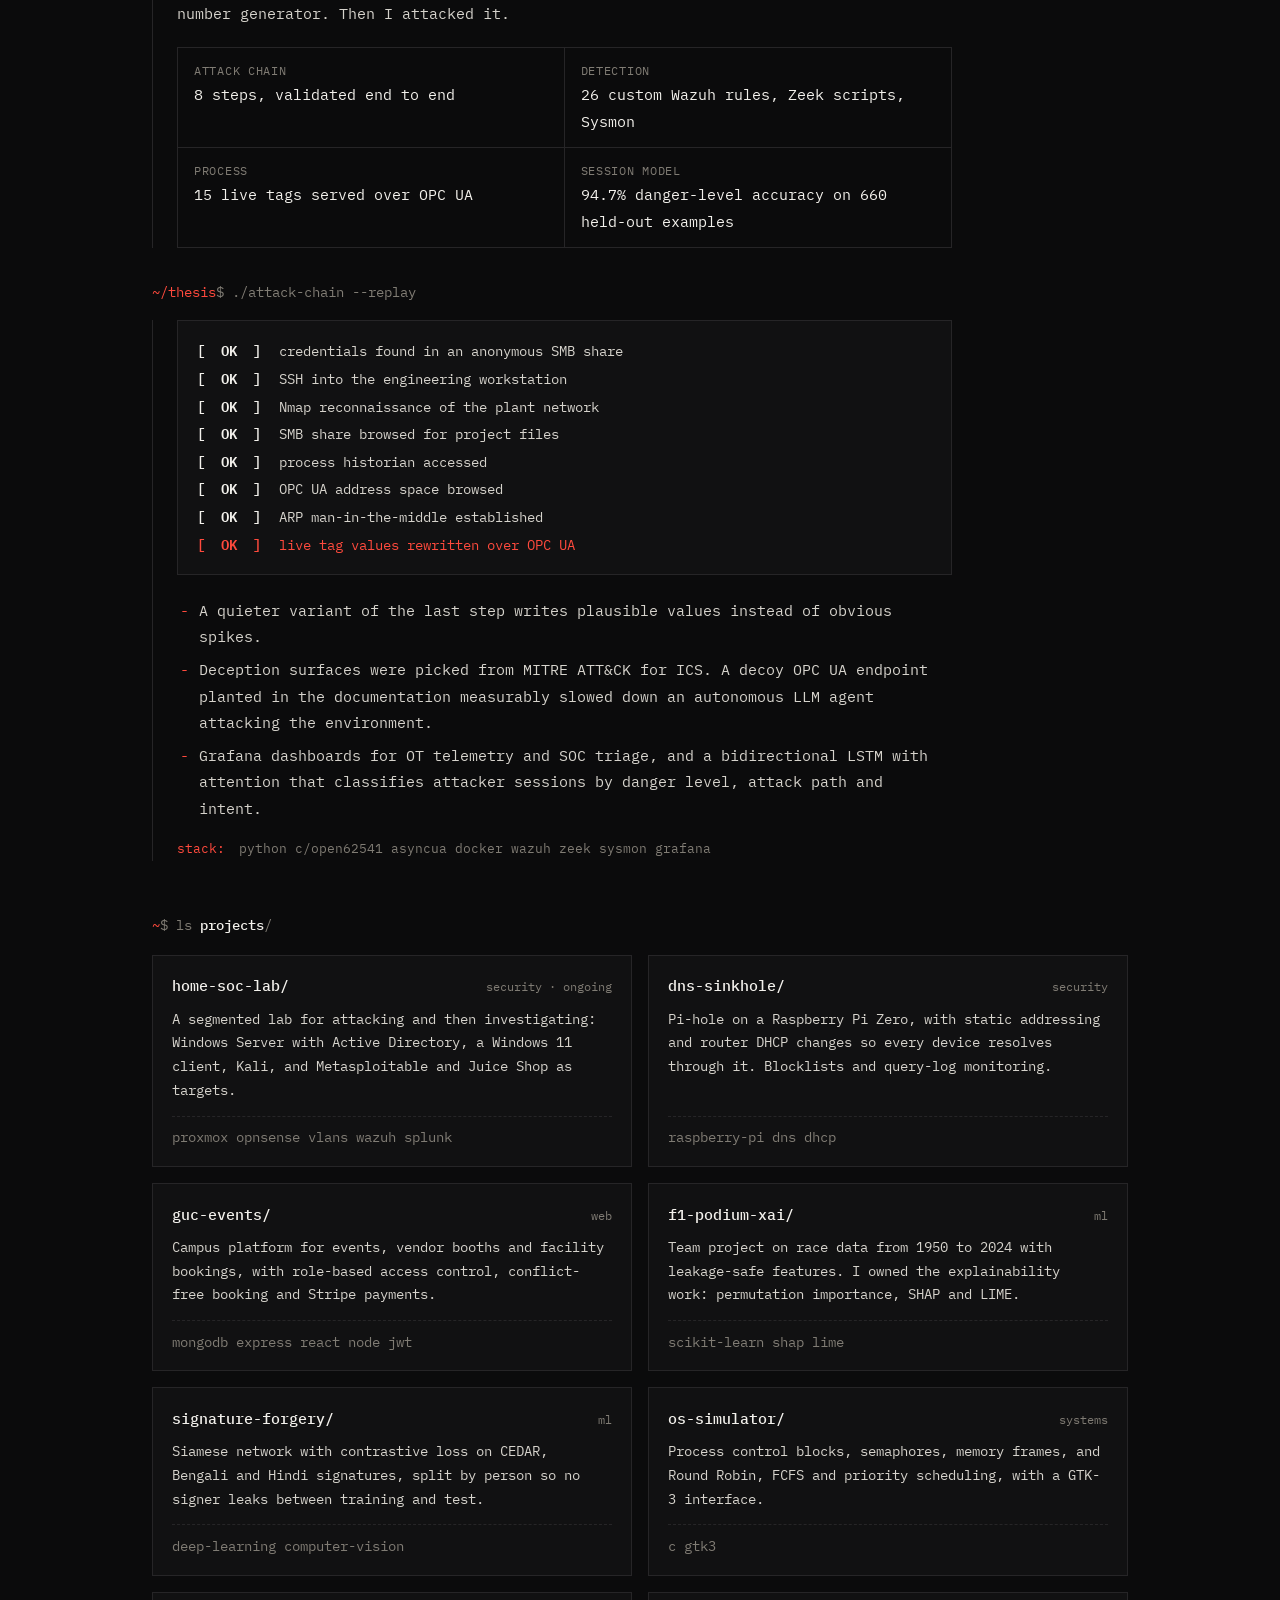
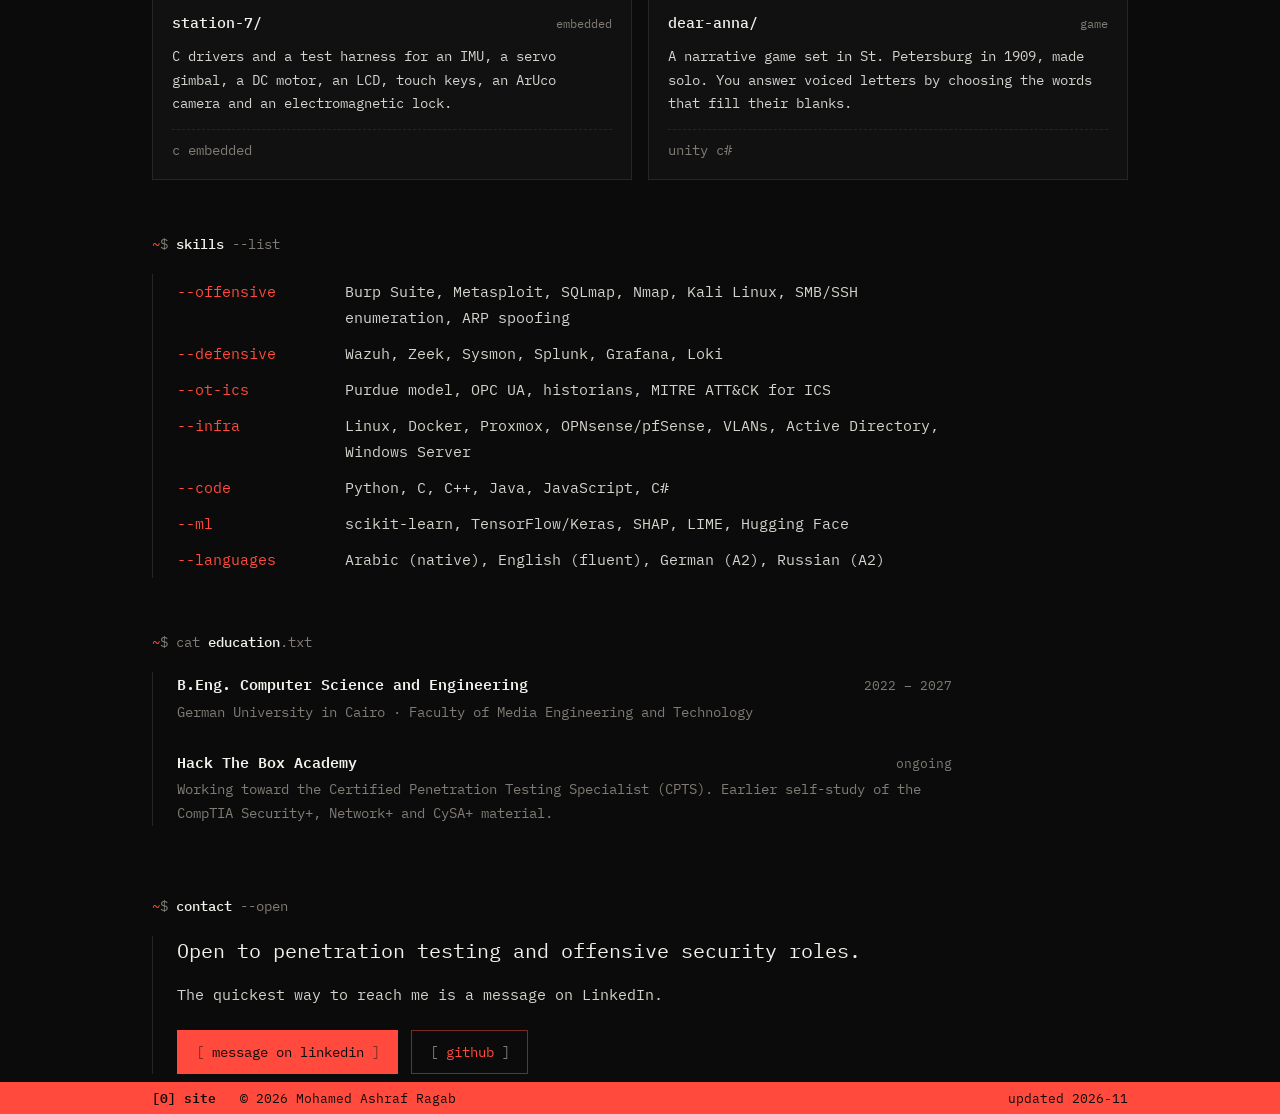
==== commit 67cd053c: "Red-team palette and falling binary background" ====
--- a/index.html
+++ b/index.html
@@ -6,13 +6,14 @@
   <title>Mohamed Ashraf Ragab | Penetration Testing</title>
   <meta name="description" content="Mohamed Ashraf Ragab: penetration testing and OT/ICS security. Final-year Computer Science and Engineering student at the German University in Cairo.">
   <meta name="author" content="Mohamed Ashraf Ragab">
-  <meta name="theme-color" content="#0a0e14">
+  <meta name="theme-color" content="#0b0b0c">
   <link rel="canonical" href="https://mo7amed214.github.io/">
   <link rel="icon" href="favicon.svg" type="image/svg+xml">
   <link rel="preconnect" href="https://fonts.googleapis.com">
   <link rel="preconnect" href="https://fonts.gstatic.com" crossorigin>
   <link rel="stylesheet" href="https://fonts.googleapis.com/css2?family=IBM+Plex+Mono:ital,wght@0,400;0,500;0,600;1,400&display=swap">
   <link rel="stylesheet" href="style.css">
+  <script src="rain.js" defer></script>
 
   <meta property="og:type" content="profile">
   <meta property="og:title" content="Mohamed Ashraf Ragab | Penetration Testing">
@@ -44,6 +45,7 @@
   </script>
 </head>
 <body>
+<canvas id="rain" aria-hidden="true"></canvas>
 
 <div class="topbar">
   <div class="wrap">
--- a/style.css
+++ b/style.css
@@ -1,19 +1,20 @@
 :root {
-  --bg: #0a0e14;
-  --panel: #0e131b;
-  --line: #1c2532;
-  --text: #c6cfd9;
-  --dim: #6f7c8b;
-  --bright: #eef3f7;
-  --accent: #2dd4bf;
-  --accent-dim: #1d8f82;
-  --amber: #e7b45e;
+  --bg: #0b0b0c;
+  --panel: #111112;
+  --line: #262527;
+  --text: #d6d3cc;
+  --dim: #807c74;
+  --bright: #f3f1ec;
+  --accent: #ff4a3d;
+  --accent-dim: #7a2a24;
+  --amber: #e2ad4a;
   --mono: "IBM Plex Mono", ui-monospace, "Cascadia Mono", Consolas, monospace;
 }
 
 * { box-sizing: border-box; }
 
 html {
+  background: var(--bg);
   -webkit-text-size-adjust: 100%;
   scroll-behavior: smooth;
   scroll-padding-top: 4rem;
@@ -21,7 +22,7 @@
 
 body {
   margin: 0;
-  background: var(--bg);
+  background: transparent;
   color: var(--text);
   font: 15px/1.75 var(--mono);
 }
@@ -41,13 +42,21 @@
 
 ::selection { background: var(--accent); color: var(--bg); }
 
+#rain {
+  position: fixed;
+  inset: 0;
+  z-index: -1;
+  opacity: 0.22;
+  pointer-events: none;
+}
+
 /* top bar ---------------------------------------------------------------- */
 
 .topbar {
   position: sticky;
   top: 0;
   z-index: 10;
-  background: rgba(10, 14, 20, 0.92);
+  background: rgba(11, 11, 12, 0.92);
   backdrop-filter: blur(6px);
   border-bottom: 1px solid var(--line);
   font-size: 13px;
@@ -80,8 +89,9 @@
 .ascii {
   margin: 0;
   font: 500 9px/1 var(--mono);
-  color: var(--accent);
-  text-shadow: 0 0 6px rgba(45, 212, 191, 0.35);
+  color: var(--bright);
+  opacity: 0.92;
+  text-shadow: 0 0 5px rgba(243, 241, 236, 0.12);
   user-select: none;
 }
 
@@ -91,7 +101,7 @@
   font-size: 14px;
 }
 .ps1 { color: var(--accent); }
-.cwd { color: #7aa2f7; }
+.cwd { color: var(--bright); }
 
 .hero-text .cmd { margin-top: 1.4rem; }
 .hero-text .cmd:first-child { margin-top: 0; }
@@ -184,7 +194,7 @@
   color: var(--dim);
   font-size: 13px;
 }
-.stack i { font-style: normal; color: var(--accent-dim); margin-right: 0.4rem; }
+.stack i { font-style: normal; color: var(--accent); margin-right: 0.4rem; }
 
 /* thesis ------------------------------------------------------------------ */
 
@@ -215,9 +225,9 @@
   overflow-x: auto;
 }
 .boot li { white-space: nowrap; }
-.boot b { color: var(--accent); font-weight: 500; margin-right: 0.6rem; white-space: pre; }
-.boot li.impact { color: var(--amber); }
-.boot li.impact b { color: var(--amber); }
+.boot b { color: var(--bright); font-weight: 600; margin-right: 0.6rem; white-space: pre; }
+.boot li.impact { color: var(--accent); }
+.boot li.impact b { color: var(--accent); }
 
 /* projects ---------------------------------------------------------------- */
 
@@ -246,7 +256,9 @@
   gap: 0.8rem;
   margin-bottom: 0.5rem;
 }
-.card h3 { color: var(--accent); font-weight: 500; }
+.card h3 { color: var(--bright); font-weight: 500; }
+.card h3 a { color: inherit; }
+.card:hover h3 { color: var(--accent); }
 .card h3 a { border: 0; }
 .card p { margin: 0 0 0.8rem; font-size: 14px; line-height: 1.7; }
 .card .stack { margin: auto 0 0; padding-top: 0.6rem; border-top: 1px dashed var(--line); }
@@ -283,7 +295,7 @@
 .btn::after { content: " ]"; color: var(--dim); }
 .btn:hover { border-color: var(--accent); color: var(--bright); }
 .btn.solid { background: var(--accent); color: var(--bg); border-color: var(--accent); }
-.btn.solid::before, .btn.solid::after { color: rgba(10, 14, 20, 0.55); }
+.btn.solid::before, .btn.solid::after { color: rgba(11, 11, 12, 0.5); }
 .btn.solid:hover { background: var(--bright); border-color: var(--bright); }
 
 /* status bar -------------------------------------------------------------- */
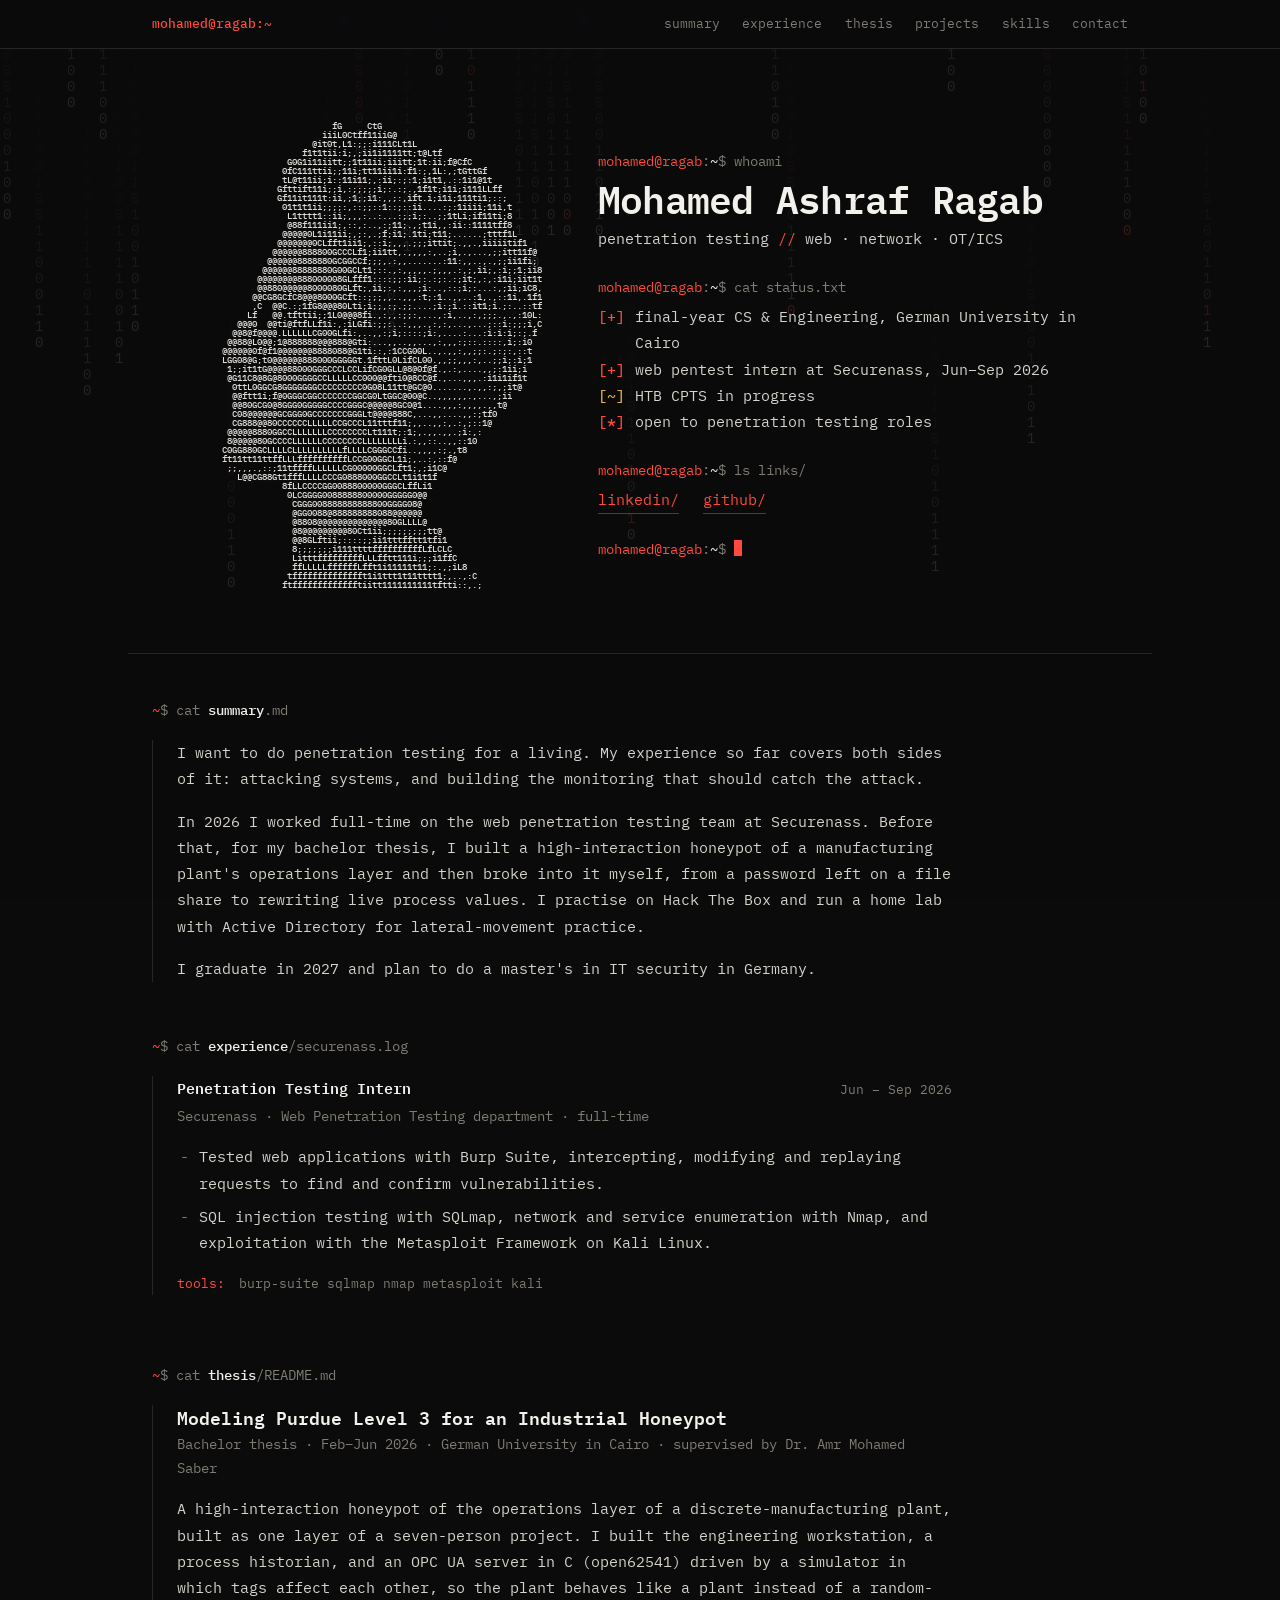
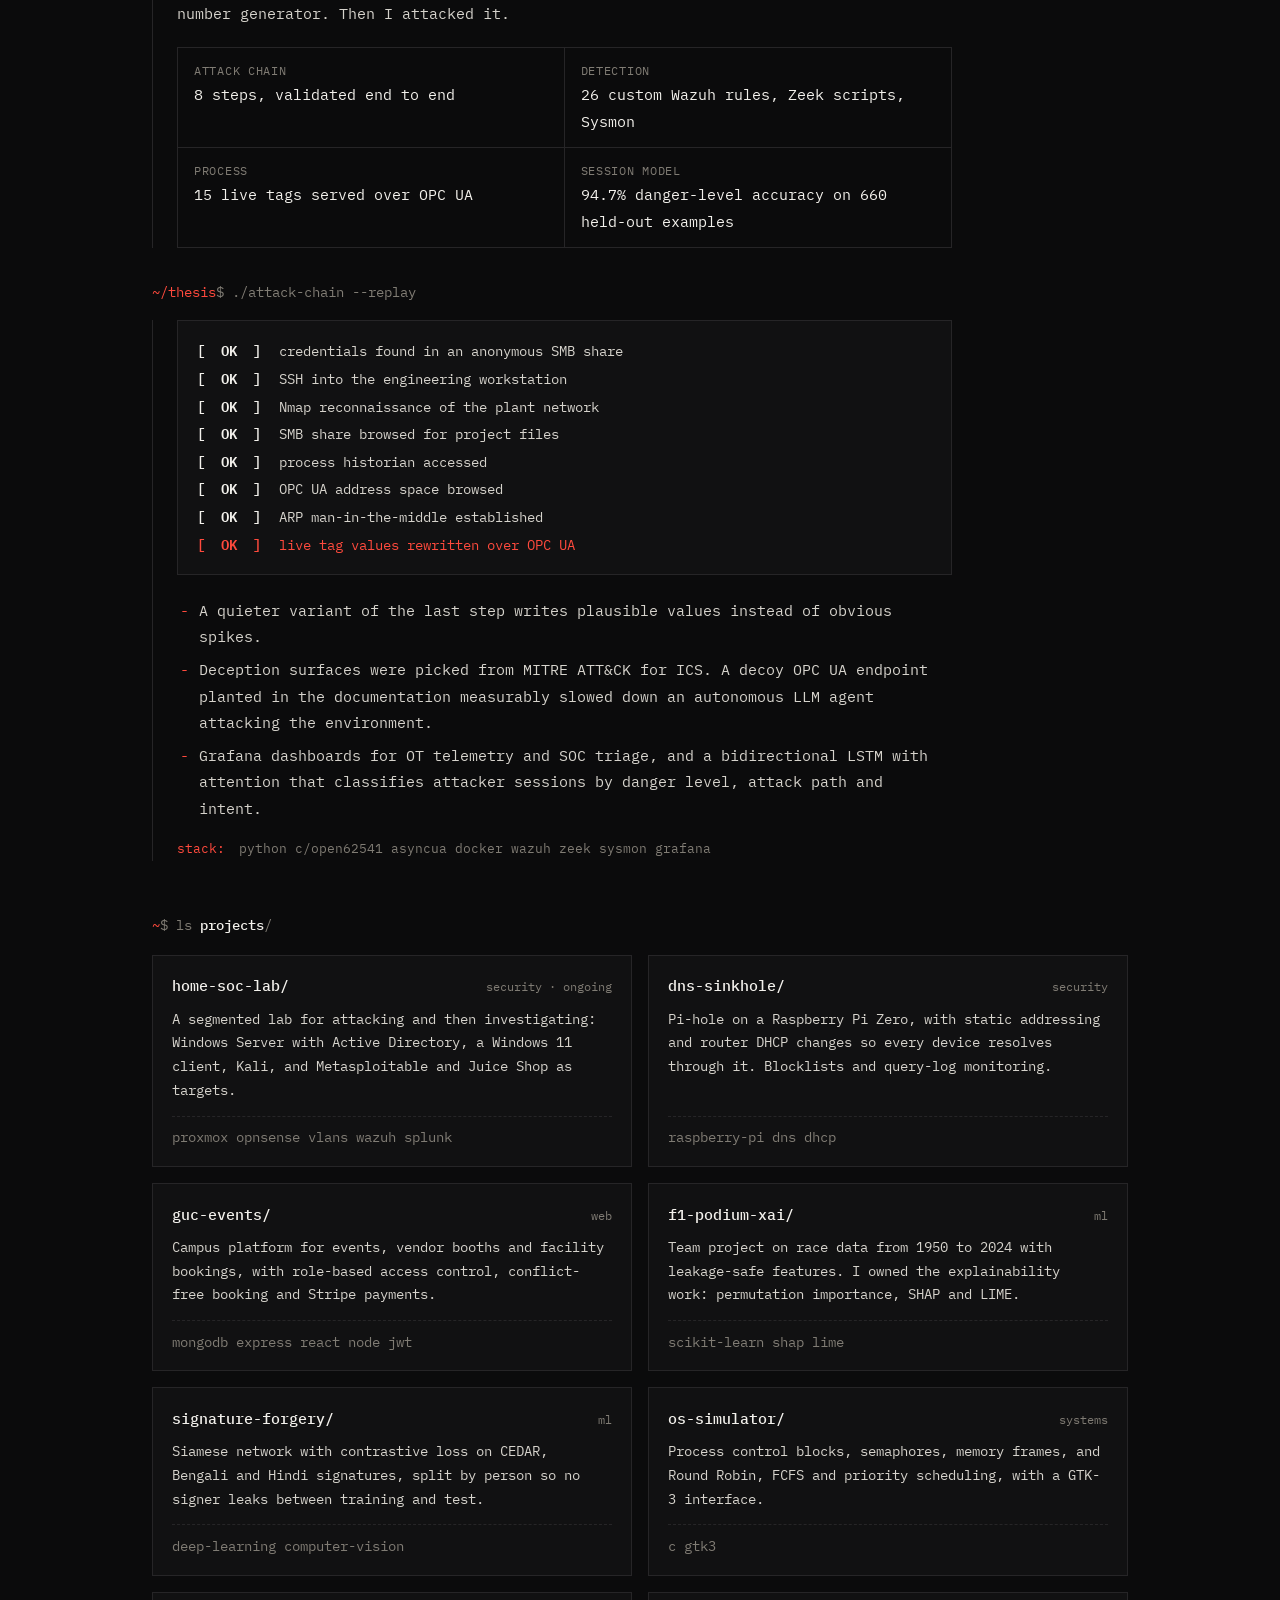
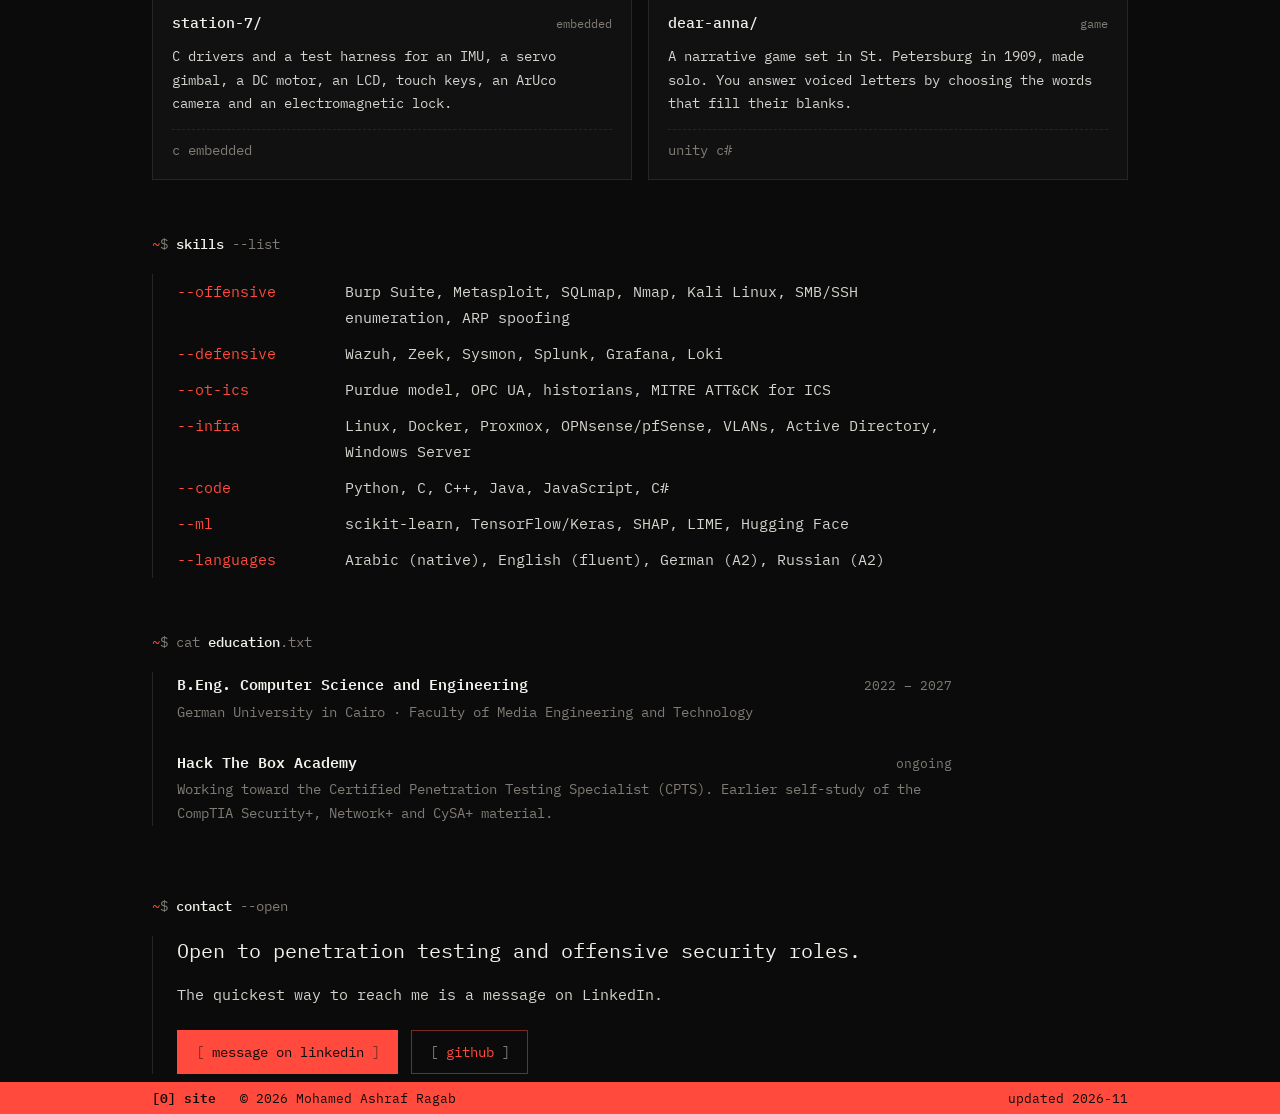
==== commit 5601b90d: "Version asset URLs so updates bypass the browser cache" ====
--- a/index.html
+++ b/index.html
@@ -8,12 +8,12 @@
   <meta name="author" content="Mohamed Ashraf Ragab">
   <meta name="theme-color" content="#0b0b0c">
   <link rel="canonical" href="https://mo7amed214.github.io/">
-  <link rel="icon" href="favicon.svg" type="image/svg+xml">
+  <link rel="icon" href="favicon.svg?v=4" type="image/svg+xml">
   <link rel="preconnect" href="https://fonts.googleapis.com">
   <link rel="preconnect" href="https://fonts.gstatic.com" crossorigin>
   <link rel="stylesheet" href="https://fonts.googleapis.com/css2?family=IBM+Plex+Mono:ital,wght@0,400;0,500;0,600;1,400&display=swap">
-  <link rel="stylesheet" href="style.css">
-  <script src="rain.js" defer></script>
+  <link rel="stylesheet" href="style.css?v=4">
+  <script src="rain.js?v=4" defer></script>
 
   <meta property="og:type" content="profile">
   <meta property="og:title" content="Mohamed Ashraf Ragab | Penetration Testing">
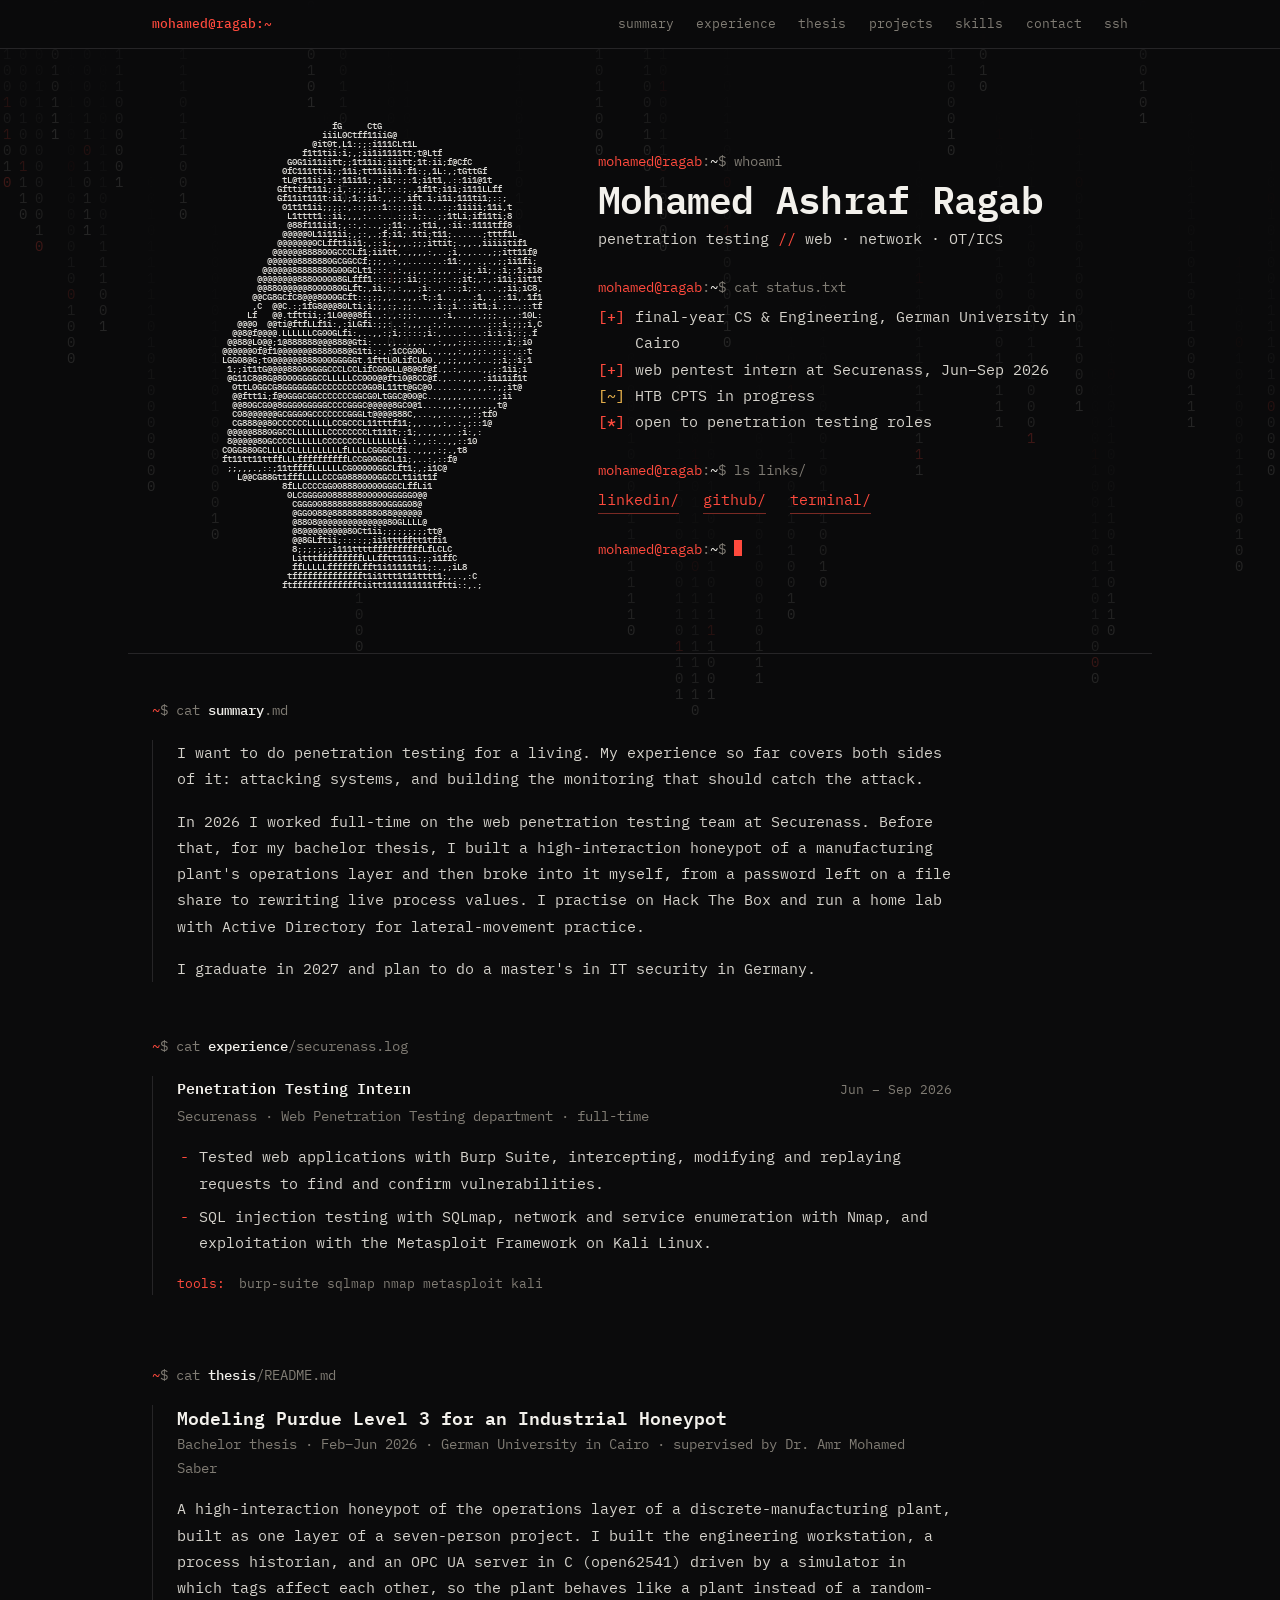
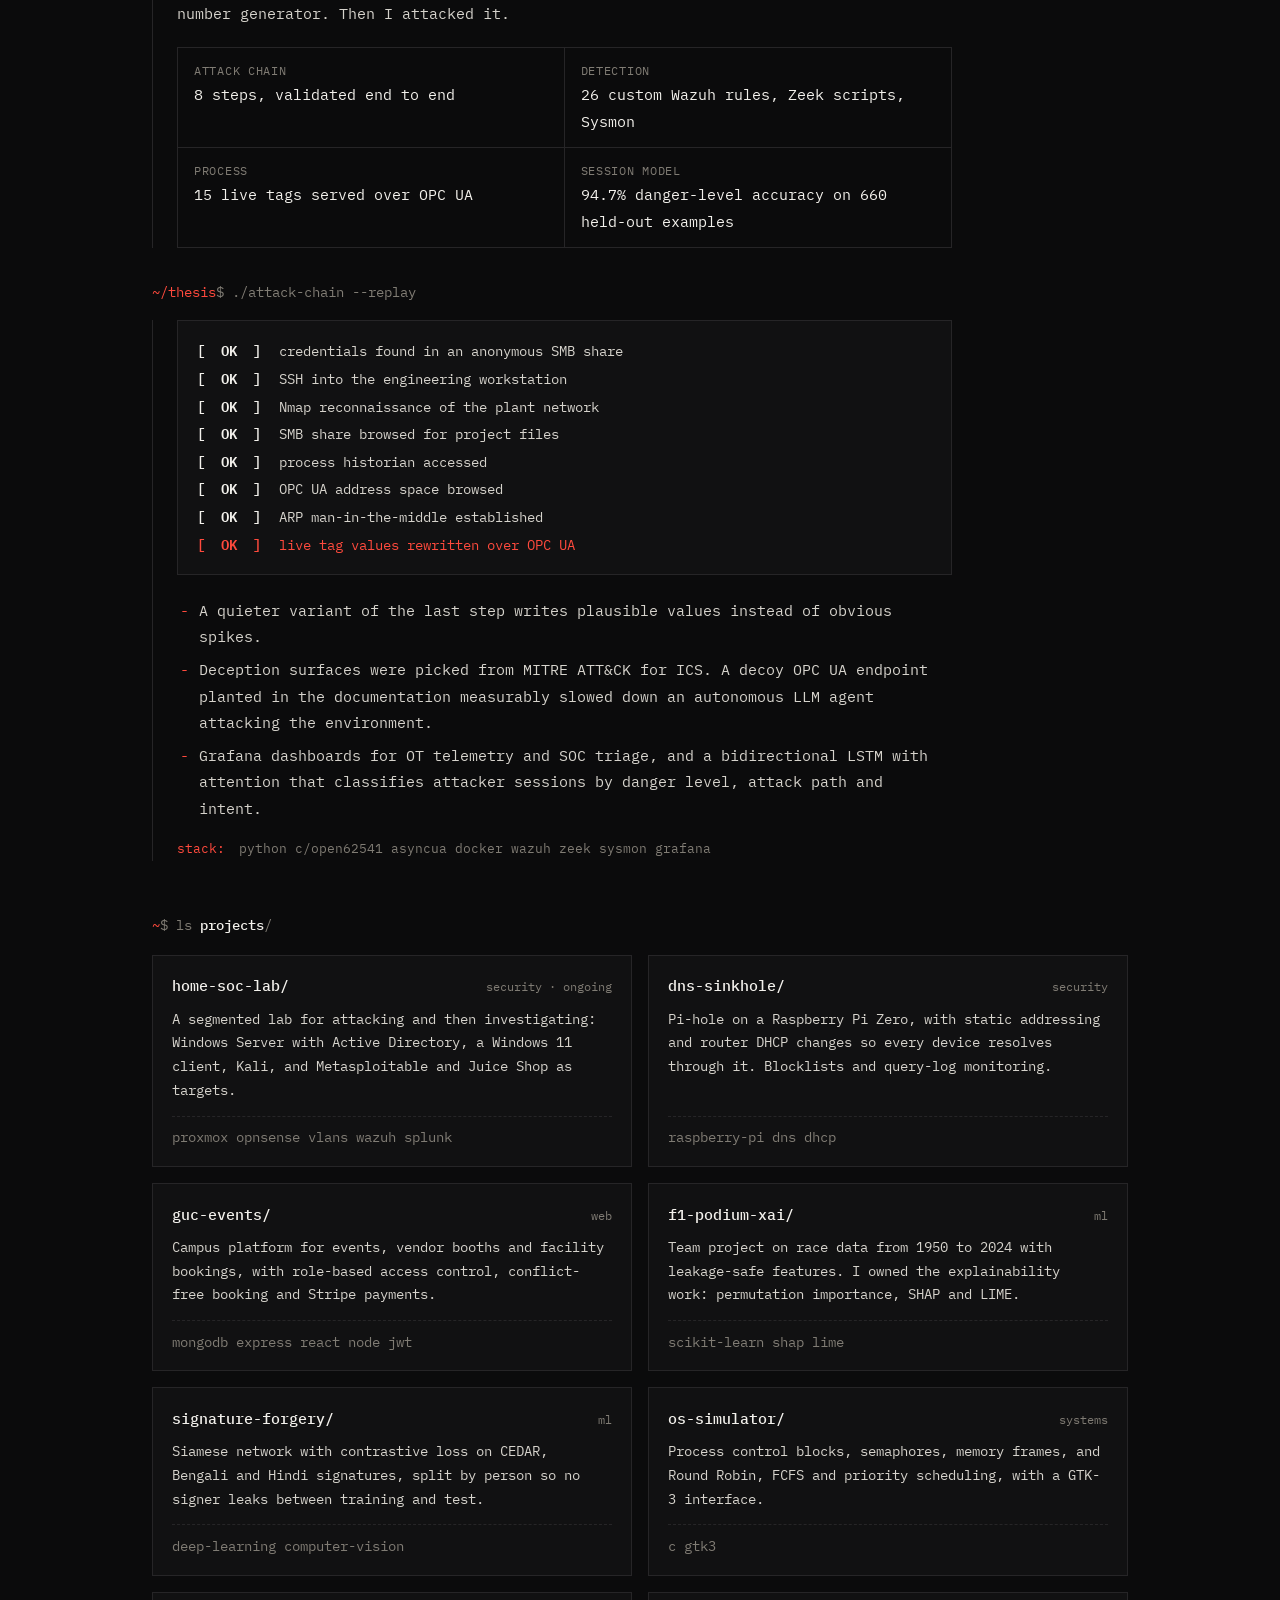
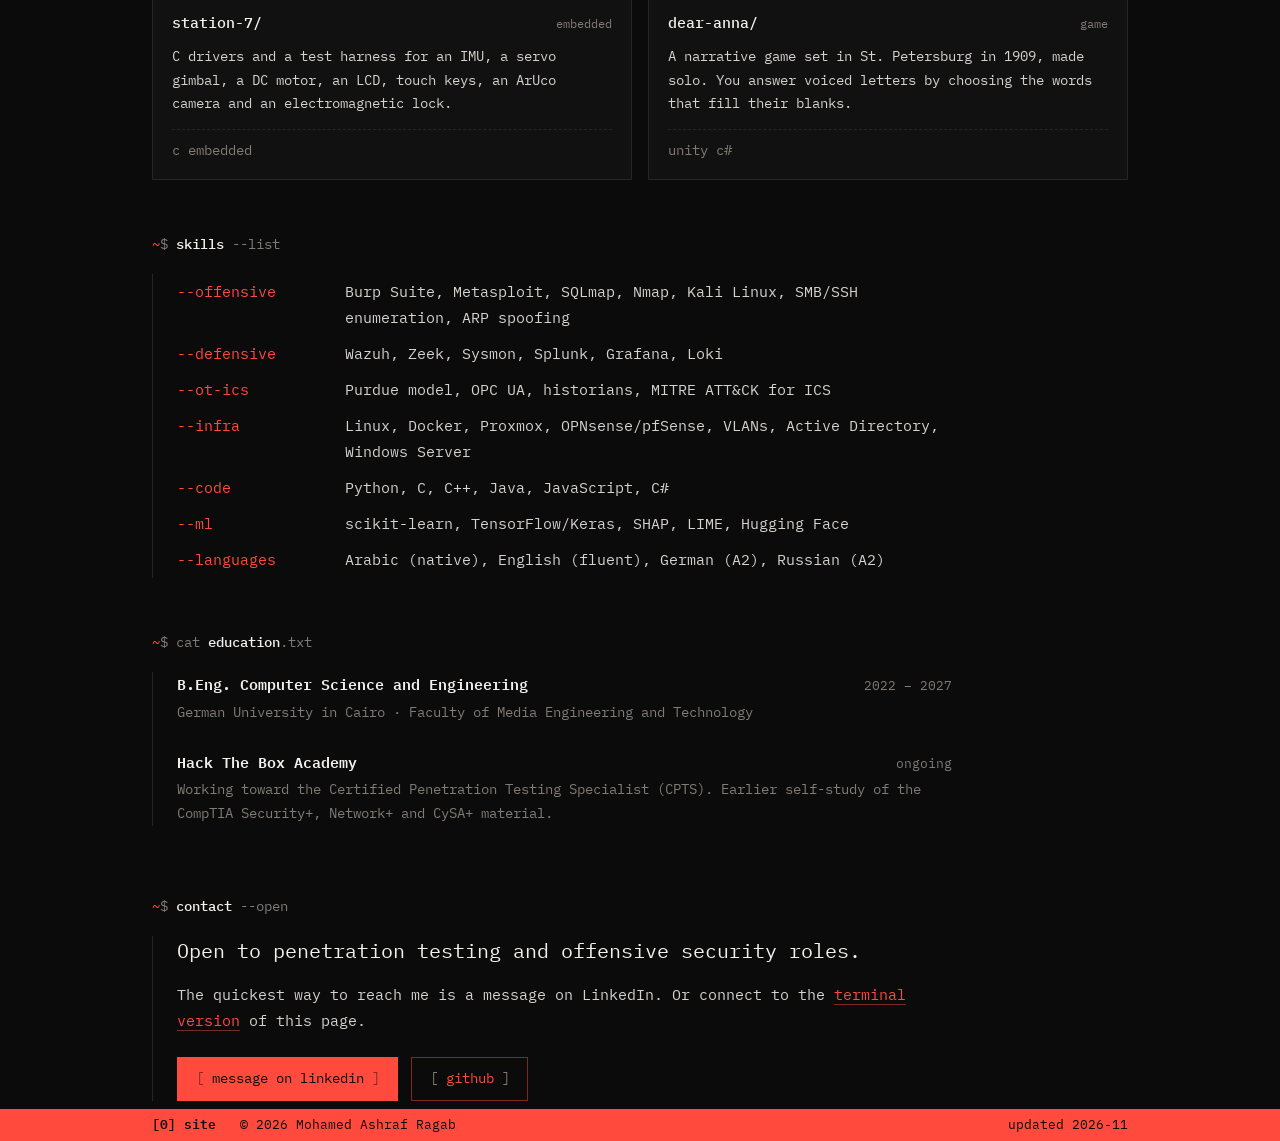
==== commit a38def34: "Link the terminal version" ====
--- a/index.html
+++ b/index.html
@@ -57,6 +57,7 @@
       <a href="#projects">projects</a>
       <a href="#skills">skills</a>
       <a href="#contact">contact</a>
+      <a href="terminal/">ssh</a>
     </nav>
   </div>
 </div>
@@ -132,6 +133,7 @@
     <p class="links">
       <a href="https://www.linkedin.com/in/mohamed-ashraf-ragab/" rel="me">linkedin/</a>
       <a href="https://github.com/mo7amed214" rel="me">github/</a>
+      <a href="terminal/">terminal/</a>
     </p>
     <p class="cmd"><span class="ps1">mohamed@ragab</span>:<span class="cwd">~</span>$ <span class="cursor" aria-hidden="true"></span></p>
   </div>
@@ -301,7 +303,7 @@
     <h2 class="cmd"><span class="ps1">~</span>$ <b>contact</b> --open</h2>
     <div class="out">
       <p class="contact-line">Open to penetration testing and offensive security roles.</p>
-      <p>The quickest way to reach me is a message on LinkedIn.</p>
+      <p>The quickest way to reach me is a message on LinkedIn. Or connect to the <a href="terminal/">terminal version</a> of this page.</p>
       <p class="buttons">
         <a class="btn solid" href="https://www.linkedin.com/in/mohamed-ashraf-ragab/">message on linkedin</a>
         <a class="btn" href="https://github.com/mo7amed214">github</a>
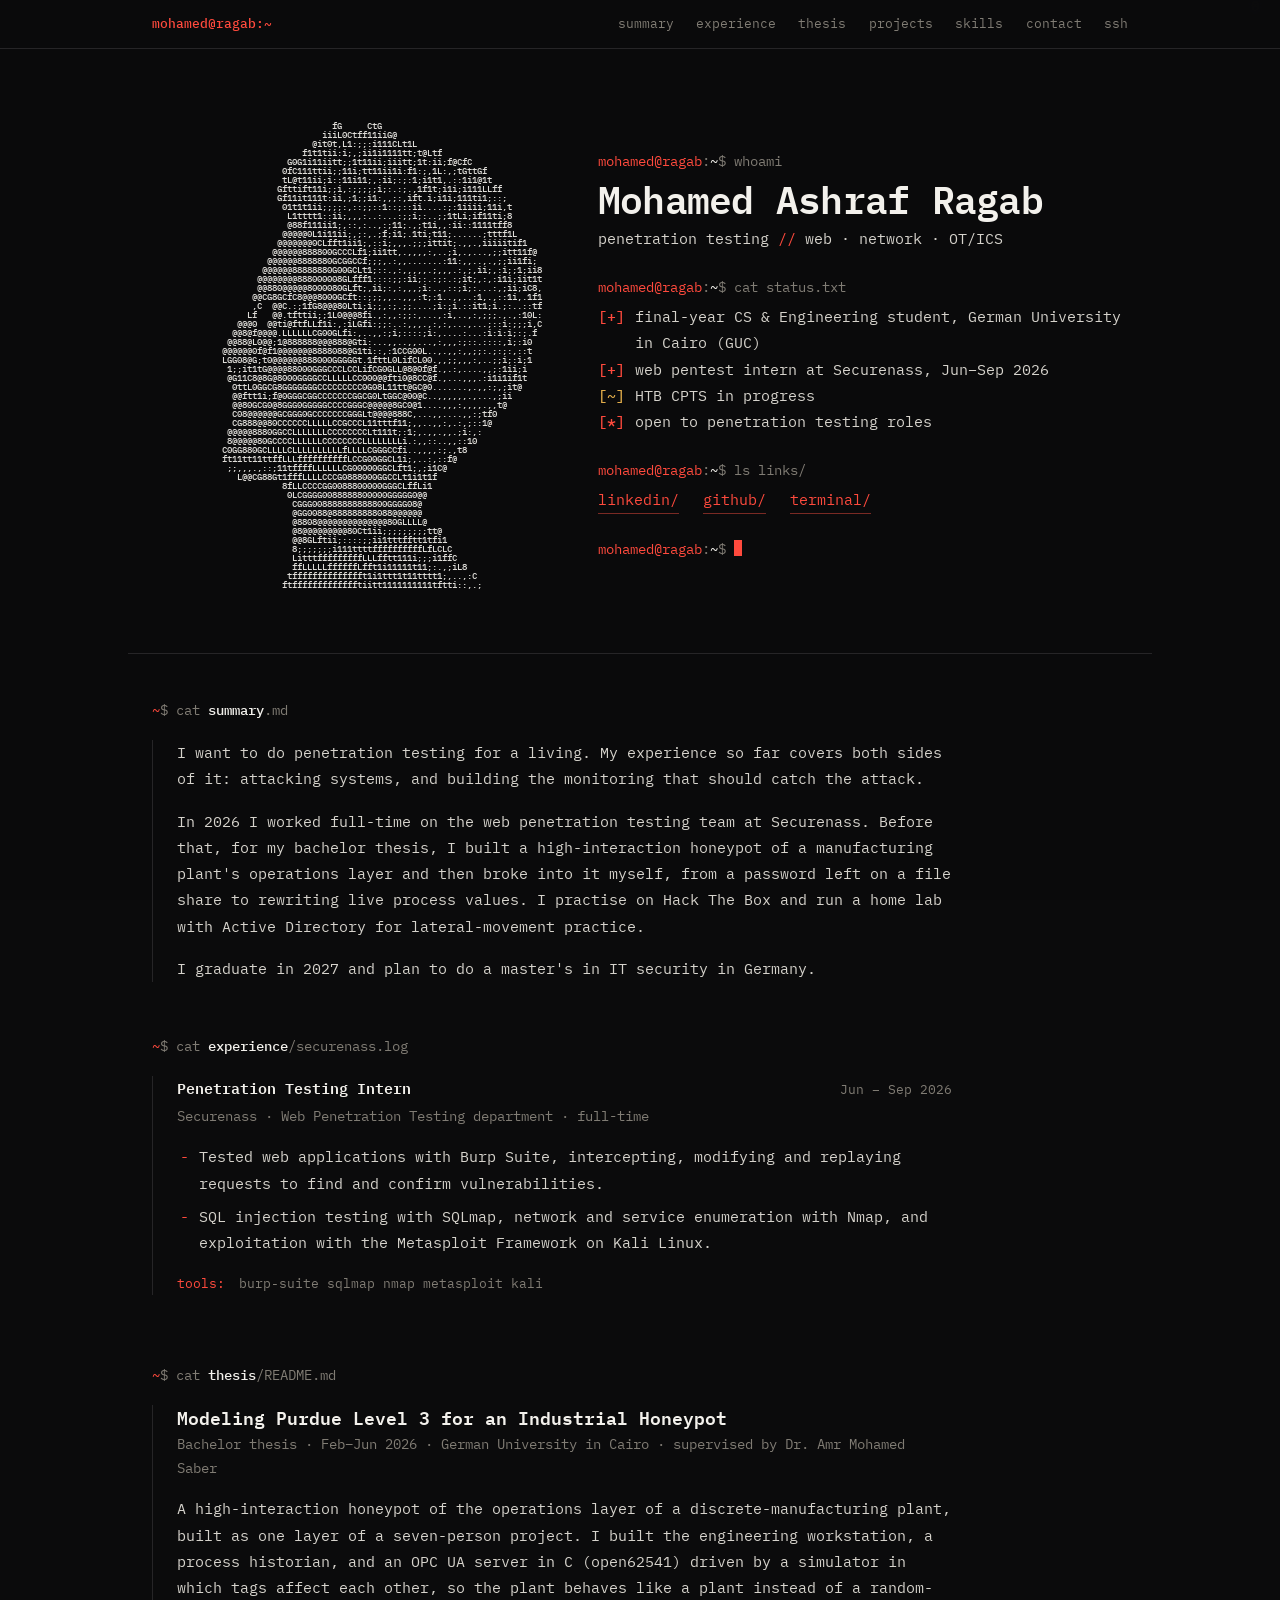
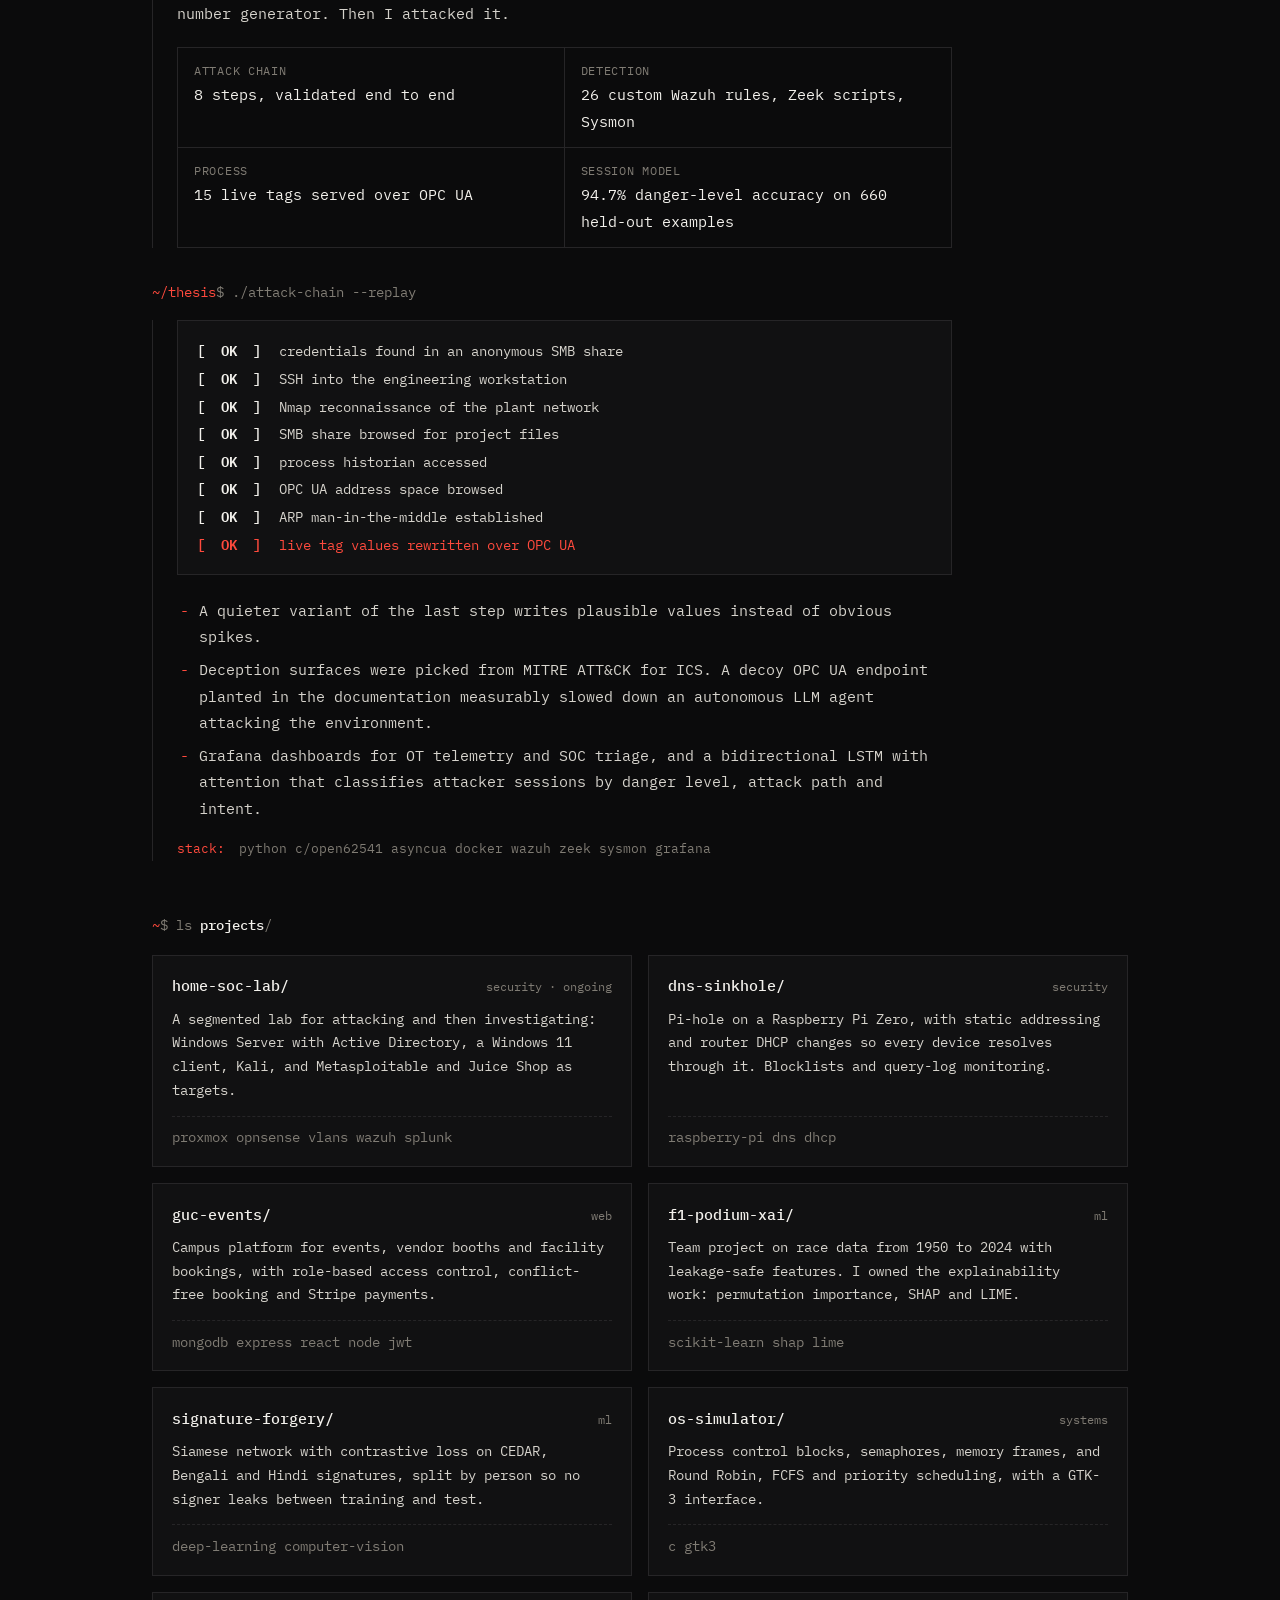
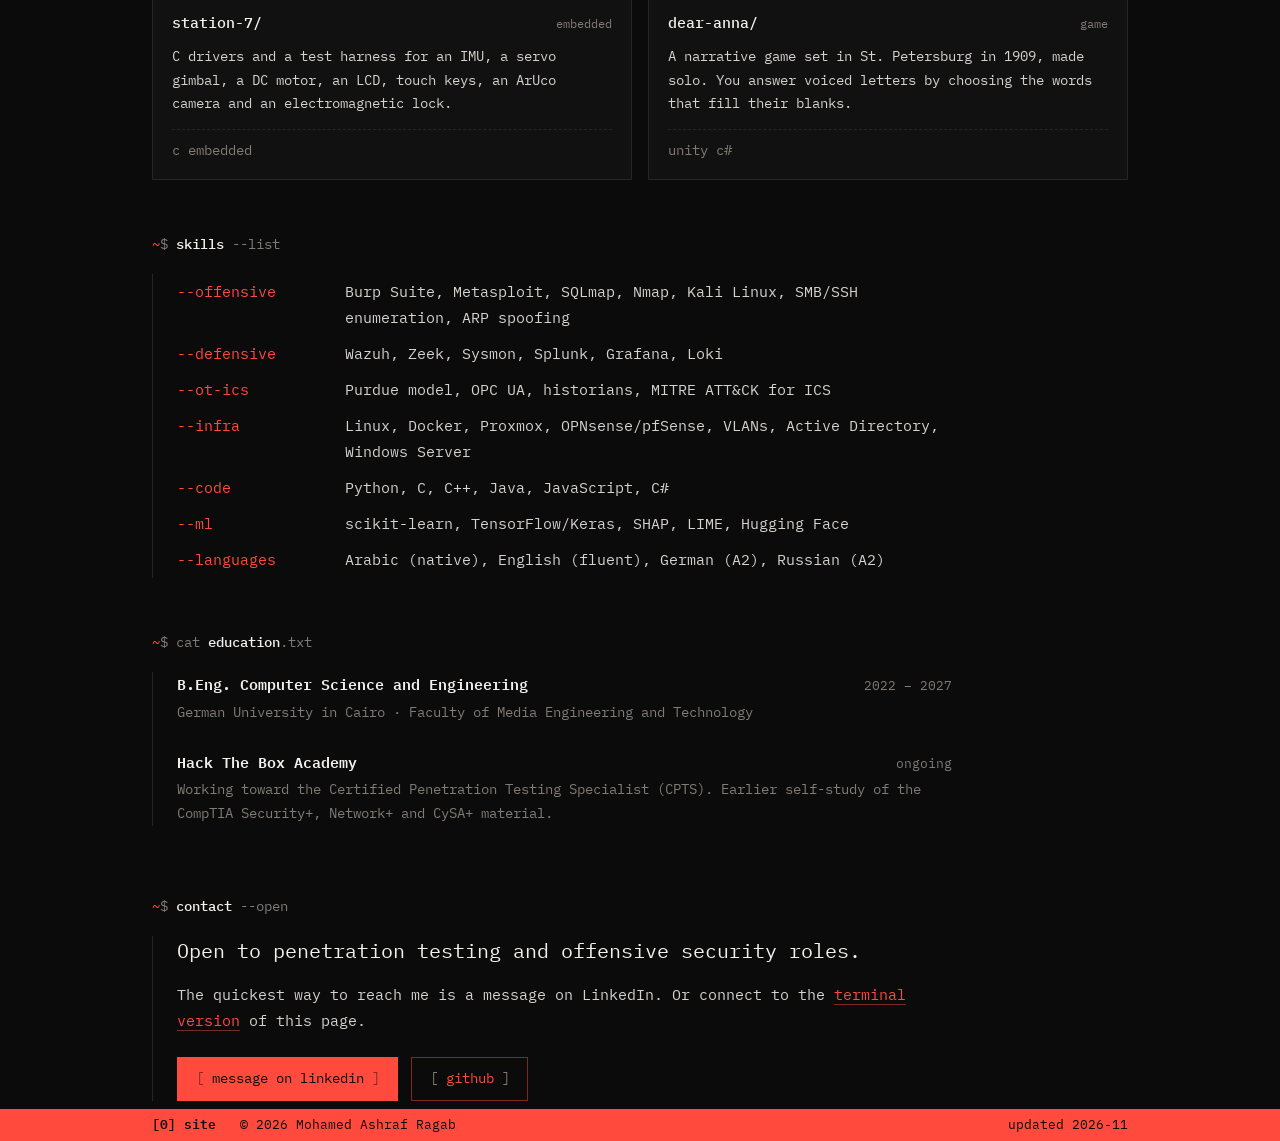
==== commit 19735893: "Title the page "Mohamed Ashraf Ragab - Student at the GUC"" ====
--- a/index.html
+++ b/index.html
@@ -3,8 +3,8 @@
 <head>
   <meta charset="utf-8">
   <meta name="viewport" content="width=device-width, initial-scale=1">
-  <title>Mohamed Ashraf Ragab | Penetration Testing</title>
-  <meta name="description" content="Mohamed Ashraf Ragab: penetration testing and OT/ICS security. Final-year Computer Science and Engineering student at the German University in Cairo.">
+  <title>Mohamed Ashraf Ragab - Student at the GUC</title>
+  <meta name="description" content="Mohamed Ashraf Ragab, final-year Computer Science and Engineering student at the German University in Cairo (GUC). Penetration testing and OT/ICS security.">
   <meta name="author" content="Mohamed Ashraf Ragab">
   <meta name="theme-color" content="#0b0b0c">
   <link rel="canonical" href="https://mo7amed214.github.io/">
@@ -16,8 +16,8 @@
   <script src="rain.js?v=4" defer></script>
 
   <meta property="og:type" content="profile">
-  <meta property="og:title" content="Mohamed Ashraf Ragab | Penetration Testing">
-  <meta property="og:description" content="Penetration testing and OT/ICS security. Computer Science and Engineering, German University in Cairo.">
+  <meta property="og:title" content="Mohamed Ashraf Ragab - Student at the GUC">
+  <meta property="og:description" content="Computer Science and Engineering student at the German University in Cairo (GUC). Penetration testing and OT/ICS security.">
   <meta property="og:url" content="https://mo7amed214.github.io/">
   <meta property="og:image" content="https://mo7amed214.github.io/photo.jpg">
   <meta property="profile:first_name" content="Mohamed">
@@ -32,10 +32,10 @@
     "alternateName": ["Mohamed Ashraf", "Mohamed Ragab"],
     "url": "https://mo7amed214.github.io/",
     "image": "https://mo7amed214.github.io/photo.jpg",
-    "jobTitle": "Penetration Testing",
-    "description": "Penetration testing and OT/ICS security. Computer Science and Engineering student at the German University in Cairo.",
+    "jobTitle": "Student at the GUC",
+    "description": "Computer Science and Engineering student at the German University in Cairo (GUC), focused on penetration testing and OT/ICS security.",
     "address": { "@type": "PostalAddress", "addressLocality": "Cairo", "addressCountry": "EG" },
-    "affiliation": { "@type": "CollegeOrUniversity", "name": "German University in Cairo", "url": "https://www.guc.edu.eg/" },
+    "affiliation": { "@type": "CollegeOrUniversity", "name": "German University in Cairo", "alternateName": "GUC", "url": "https://www.guc.edu.eg/" },
     "knowsAbout": ["Penetration testing", "Web application security", "OT/ICS security", "Honeypots", "Burp Suite", "Metasploit", "Wazuh", "Zeek", "OPC UA", "Python"],
     "sameAs": [
       "https://www.linkedin.com/in/mohamed-ashraf-ragab/",
@@ -123,7 +123,7 @@
 
     <p class="cmd"><span class="ps1">mohamed@ragab</span>:<span class="cwd">~</span>$ cat status.txt</p>
     <ul class="status">
-      <li><b>[+]</b> final-year CS &amp; Engineering, German University in Cairo</li>
+      <li><b>[+]</b> final-year CS &amp; Engineering student, German University in Cairo (GUC)</li>
       <li><b>[+]</b> web pentest intern at Securenass, Jun&ndash;Sep 2026</li>
       <li><b class="wip">[~]</b> HTB CPTS in progress</li>
       <li><b>[*]</b> open to penetration testing roles</li>
